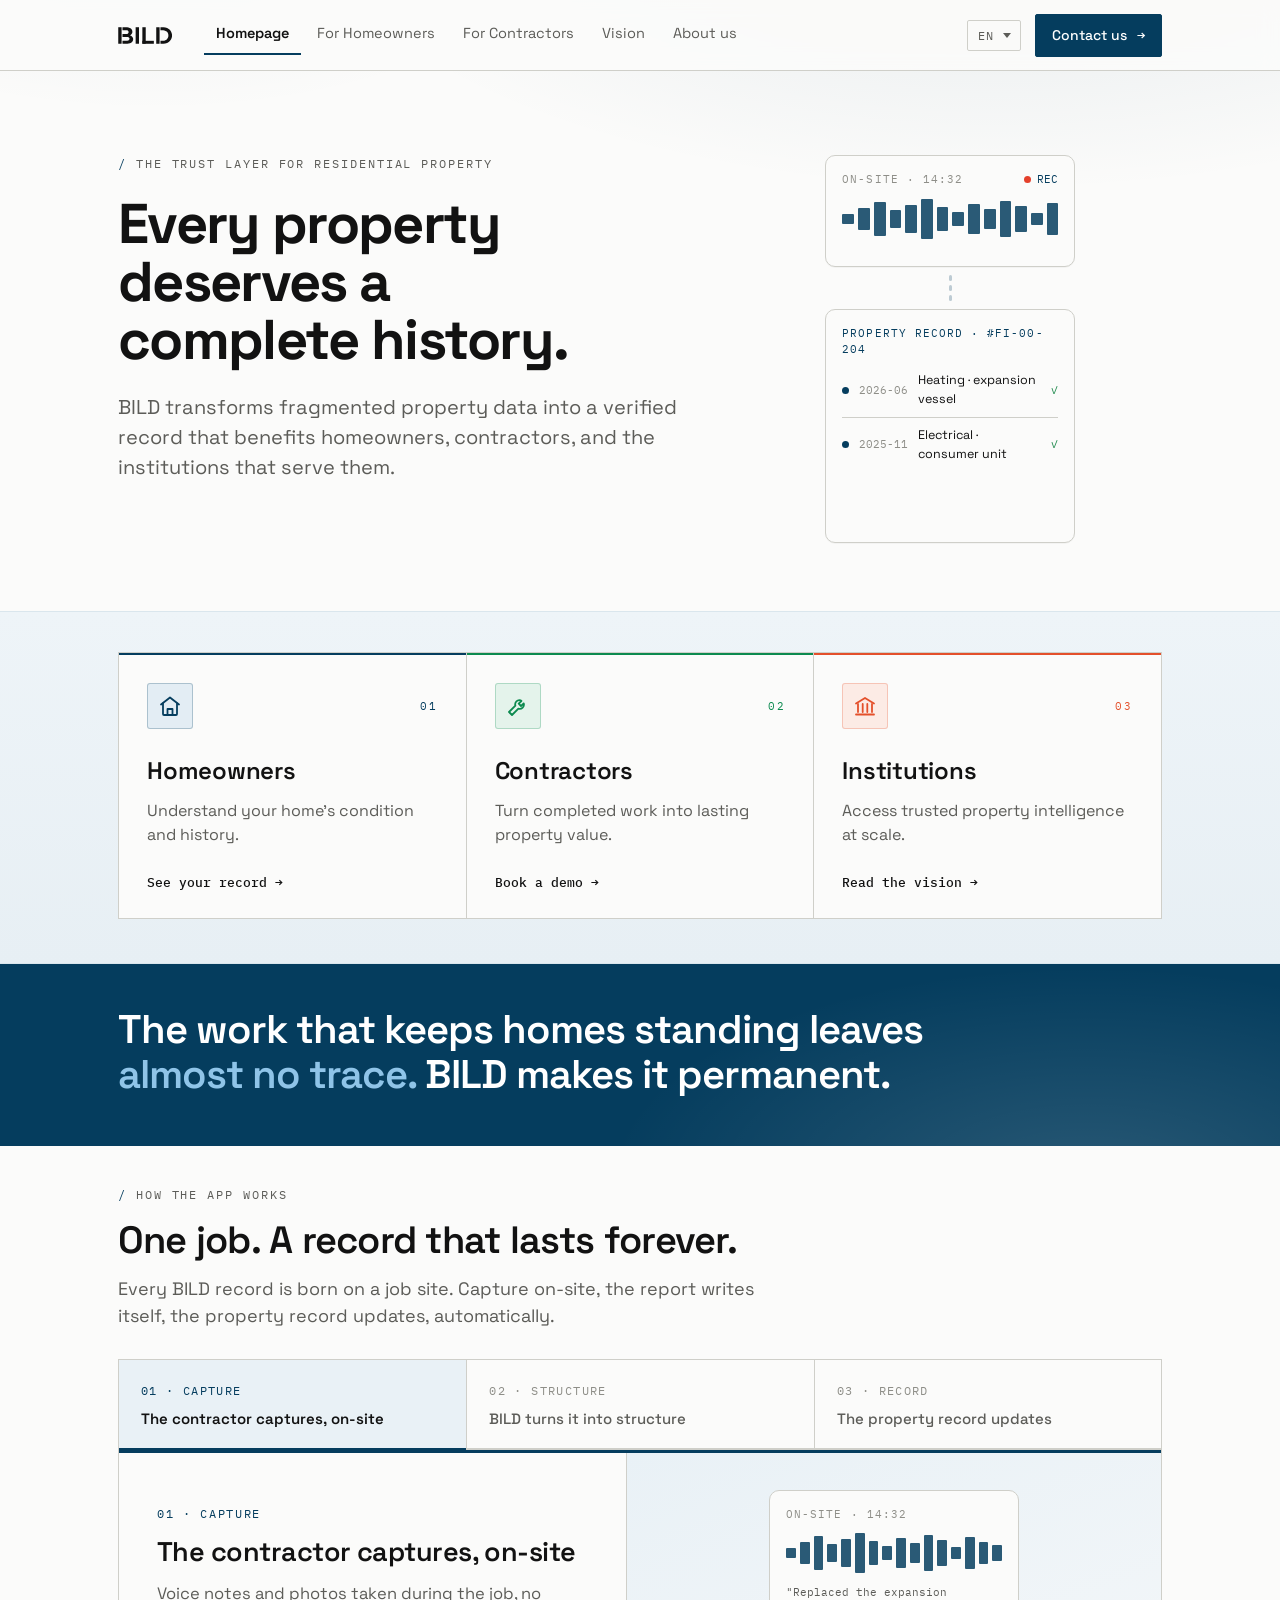
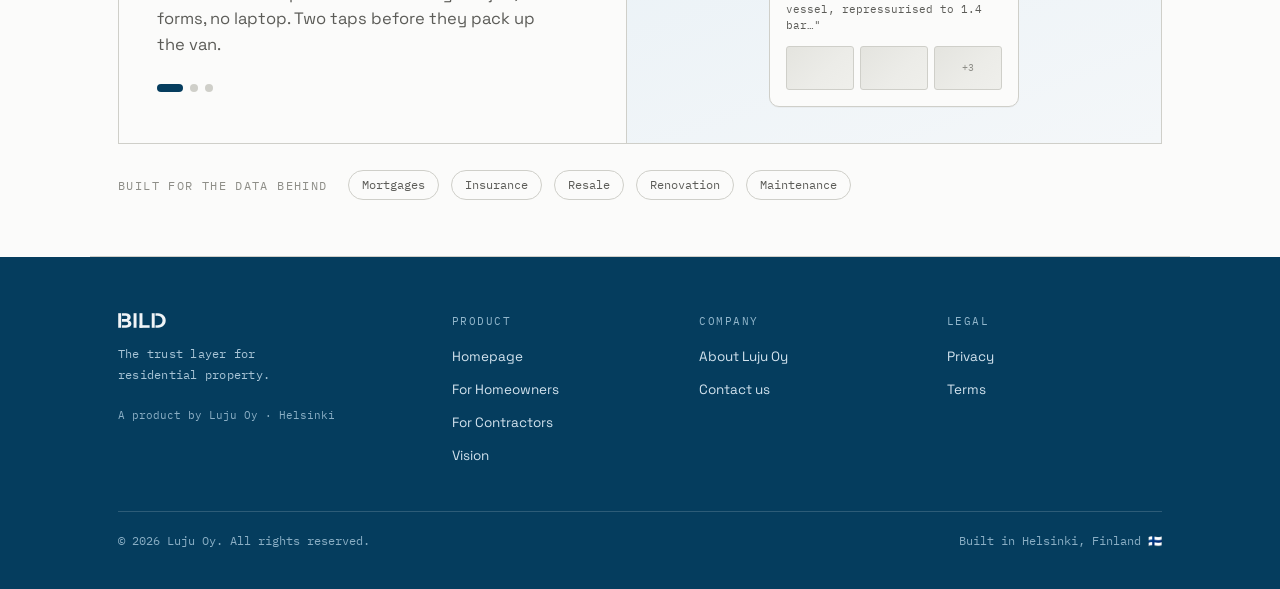
==== index.html @ f23b37c0 "BILD marketing website Static site: 6 pages + bilingual legal pages, EN/FI/SV language switcher, pet" ====
<!DOCTYPE html>
<html lang="en">
<head>
<meta charset="utf-8">
<meta name="viewport" content="width=device-width, initial-scale=1">
<title>BILD · The trust layer for residential property</title>
<meta name="description" content="Every property deserves a complete history. BILD transforms fragmented property data into a verified record that benefits homeowners, contractors, and the institutions that serve them.">
<link rel="icon" type="image/svg+xml" href="assets/favicon.svg">
<link rel="preconnect" href="https://fonts.googleapis.com">
<link rel="preconnect" href="https://fonts.gstatic.com" crossorigin>
<link href="https://fonts.googleapis.com/css2?family=Space+Grotesk:wght@400;500;600;700&family=IBM+Plex+Mono:wght@400;500&display=swap" rel="stylesheet">
<link rel="stylesheet" href="assets/styles.css">
</head>
<body>

<header class="site-header">
  <div class="bar">
    <a class="logo" href="index.html" aria-label="BILD homepage"><svg xmlns="http://www.w3.org/2000/svg" viewBox="345 335 1130 354" fill="currentColor" class="wordmark" aria-hidden="true"> <path d="M 315.07,255.192 H 262.631 V 513.248 H 315.07 Z" transform="matrix(1.3333333,0,0,-1.3333333,0,1024)"/> <path d="m 586.926,255.228 h -52.439 v 258.056 h 52.439 z" transform="matrix(1.3333333,0,0,-1.3333333,0,1024)"/> <path d="m 691.804,255.228 h -52.439 v 258.056 h 52.439 z" transform="matrix(1.3333333,0,0,-1.3333333,0,1024)"/> <path d="m 908.461,254.8 h -52.439 v 258.056 h 52.439 z" transform="matrix(1.3333333,0,0,-1.3333333,0,1024)"/> <path d="M 639.365,300.887 H 818.762 V 254.8 H 639.365 Z" transform="matrix(1.3333333,0,0,-1.3333333,0,1024)"/> <path d="m 0,0 c 41.799,-1.822 96.997,7.899 131.575,-21.17 31.299,-26.312 31.067,-78.378 -4.393,-99.37 l -10.57,-7.165 c 24.968,-4.421 41.231,-17.746 48.168,-43.816 7.446,-27.982 -4.703,-55.591 -29.113,-70.21 C 96.467,-265.208 43.718,-255.904 0,-257.966 v 46.519 h 74.052 c 21.191,0 40.431,15.465 34.573,37.935 -4.271,16.385 -22.167,21.111 -37.121,22.107 -23.245,1.548 -48.096,-1.137 -71.504,0.009 v 46.518 h 69.82 c 1.77,0 9.485,2.776 11.459,3.773 18.892,9.544 20.326,41.726 -0.045,50.769 -2.41,1.071 -10.881,3.818 -13.106,3.818 l -68.128,0 z" transform="matrix(1.3333333,0,0,-1.3333333,438.49253,339.69227)"/> <path d="m 0,0 c 45.483,1.34 91.315,-0.452 129.751,-27.222 68.363,-47.612 68.416,-155.237 0.522,-203.197 C 92.261,-257.271 45.001,-258.868 0,-257.966 v 46.519 c 32.879,-0.333 65.573,-2.473 93.36,17.918 39.165,28.741 40.784,95.069 3.975,126.299 C 69.526,-43.636 34.327,-46.117 0,-46.518 Z" transform="matrix(1.3333333,0,0,-1.3333333,1229.6815,340.34613)"/> </svg></a>
    <nav class="site-nav" aria-label="Main">
      <a href="index.html" aria-current="page">Homepage</a>
      <a href="homeowners.html">For Homeowners</a>
      <a href="contractors.html">For Contractors</a>
      <a href="vision.html">Vision</a>
      <a href="about.html">About us</a>
    </nav>
    <div class="header-actions">
      <select class="lang-select" aria-label="Language">
        <option value="EN">EN</option>
        <option value="FI">FI</option>
        <option value="SV">SV</option>
      </select>
      <a class="btn accent" href="contact.html">Contact us <span class="arr">→</span></a>
      <button class="menu-toggle" aria-expanded="false" aria-label="Menu">MENU</button>
    </div>
  </div>
</header>

<main>
  <!-- HERO -->
  <section class="hero bar" style="padding-bottom:18px">
    <div class="hero-split">
      <div>
        <div class="eyebrow"><span class="dot">/ </span>The trust layer for residential property</div>
        <h1 class="h-hero">Every property deserves a complete history.</h1>
        <p class="lede" style="max-width:560px">BILD transforms fragmented property data into a verified record that benefits homeowners, contractors, and the institutions that serve them.</p>
      </div>
      <div class="hero-stage" aria-hidden="true">
        <div class="hs-capture device-card">
          <div class="hs-cap-head">
            <span class="dc-label">ON-SITE · 14:32</span>
            <span class="hs-rec mono">REC</span>
          </div>
          <div class="waveform hs-wave">
            <span style="height:10px"></span><span style="height:22px"></span><span style="height:34px"></span><span style="height:18px"></span><span style="height:28px"></span><span style="height:40px"></span><span style="height:24px"></span><span style="height:14px"></span><span style="height:30px"></span><span style="height:20px"></span><span style="height:36px"></span><span style="height:26px"></span><span style="height:12px"></span><span style="height:32px"></span>
          </div>
        </div>
        <div class="hs-flow"><span></span><span></span><span></span></div>
        <div class="hs-record device-card">
          <div class="dc-label accent" style="margin-bottom:6px">PROPERTY RECORD · #FI-00-204</div>
          <div class="dc-entry hs-entry"><span class="pin"></span><span class="d">2026-06</span><span class="l">Heating · expansion vessel</span><span class="hs-tick mono">✓</span></div>
          <div class="dc-entry hs-entry"><span class="pin"></span><span class="d">2025-11</span><span class="l">Electrical · consumer unit</span><span class="hs-tick mono">✓</span></div>
          <div class="dc-entry hs-entry"><span class="pin"></span><span class="d">2025-03</span><span class="l">Roof · annual inspection</span><span class="hs-tick mono">✓</span></div>
        </div>
        <div class="dc-pill hs-pill"><span class="pin"></span><span class="t">entry verified · record updated</span></div>
      </div>
    </div>
  </section>

  <!-- THREE AUDIENCES -->
  <section class="band-tint">
    <div class="bar" style="padding-top:40px;padding-bottom:44px">
    <div class="aud-grid reveal">
      <a class="aud-card c-blue" href="homeowners.html">
        <div class="aud-top">
          <span class="aud-ico" aria-hidden="true">
            <svg viewBox="0 0 24 24" fill="none" stroke="currentColor" stroke-width="1.8" stroke-linecap="round" stroke-linejoin="round"><path d="m3 10.5 9-7 9 7"/><path d="M5 9.5V20a1 1 0 0 0 1 1h12a1 1 0 0 0 1-1V9.5"/><path d="M9.5 21v-6h5v6"/></svg>
          </span>
          <span class="mono aud-no">01</span>
        </div>
        <h3>Homeowners</h3>
        <p>Understand your home's condition and history.</p>
        <div class="aud-link"><span class="mono">See your record</span><span class="aud-arr mono">→</span></div>
      </a>
      <a class="aud-card c-green" href="contractors.html">
        <div class="aud-top">
          <span class="aud-ico" aria-hidden="true">
            <svg viewBox="0 0 24 24" fill="none" stroke="currentColor" stroke-width="1.8" stroke-linecap="round" stroke-linejoin="round"><path d="M14.7 6.3a4.2 4.2 0 0 0-5.3 5.3L3 18l3 3 6.4-6.4a4.2 4.2 0 0 0 5.3-5.3l-2.7 2.7-2.3-2.3 2.7-2.7Z"/></svg>
          </span>
          <span class="mono aud-no">02</span>
        </div>
        <h3>Contractors</h3>
        <p>Turn completed work into lasting property value.</p>
        <div class="aud-link"><span class="mono">Book a demo</span><span class="aud-arr mono">→</span></div>
      </a>
      <a class="aud-card c-orange" href="vision.html">
        <div class="aud-top">
          <span class="aud-ico" aria-hidden="true">
            <svg viewBox="0 0 24 24" fill="none" stroke="currentColor" stroke-width="1.8" stroke-linecap="round" stroke-linejoin="round"><path d="M3 9.5 12 4l9 5.5"/><path d="M5 10v8m4.7-8v8m4.6-8v8m4.7-8v8"/><path d="M3 20.5h18"/></svg>
          </span>
          <span class="mono aud-no">03</span>
        </div>
        <h3>Institutions</h3>
        <p>Access trusted property intelligence at scale.</p>
        <div class="aud-link"><span class="mono">Read the vision</span><span class="aud-arr mono">→</span></div>
      </a>
    </div>
    </div>
  </section>

  <!-- STATEMENT -->
  <section class="statement-band">
    <div class="bar">
      <p class="statement reveal"><span>The work that keeps homes standing leaves</span> <span class="acc">almost no trace.</span> <span>BILD makes it permanent.</span></p>
    </div>
  </section>

  <!-- BILD ENGINE -->
  <section class="bar" style="padding-top:40px;padding-bottom:56px">
    <div class="section-head reveal">
      <div class="eyebrow"><span class="dot">/ </span>How the app works</div>
      <h2>One job. A record that lasts forever.</h2>
      <p class="intro">Every BILD record is born on a job site. Capture on-site, the report writes itself, the property record updates, automatically.</p>
    </div>

    <div class="stepper reveal" style="margin-top:30px">
      <div class="stepper-rail" role="tablist">
        <button class="on" role="tab" aria-selected="true">
          <span class="tag">01 · CAPTURE</span>
          <span class="name" style="display:block">The contractor captures, on-site</span>
        </button>
        <button role="tab" aria-selected="false">
          <span class="tag">02 · STRUCTURE</span>
          <span class="name" style="display:block">BILD turns it into structure</span>
        </button>
        <button role="tab" aria-selected="false">
          <span class="tag">03 · RECORD</span>
          <span class="name" style="display:block">The property record updates</span>
        </button>
      </div>
      <div class="stepper-progress"><span></span></div>
      <div class="stepper-panel">
        <div class="stepper-copy">
          <div class="stepper-step on">
            <div class="tag">01 · CAPTURE</div>
            <h3>The contractor captures, on-site</h3>
            <p>Voice notes and photos taken during the job, no forms, no laptop. Two taps before they pack up the van.</p>
          </div>
          <div class="stepper-step">
            <div class="tag">02 · STRUCTURE</div>
            <h3>BILD turns it into structure</h3>
            <p>What happens next is the part we don't show. The raw capture becomes verified, structured property data, mapped to the home.</p>
          </div>
          <div class="stepper-step">
            <div class="tag">03 · RECORD</div>
            <h3>The property record updates</h3>
            <p>The verified entry joins the home's permanent history, and feeds something the market doesn't have yet.</p>
          </div>
          <div class="stepper-dots">
            <button class="on" aria-label="Step 1"></button>
            <button aria-label="Step 2"></button>
            <button aria-label="Step 3"></button>
          </div>
        </div>
        <div class="stepper-visual">
          <div class="stepper-step on">
            <div class="device-card">
              <div class="dc-label">ON-SITE · 14:32</div>
              <div class="waveform" aria-hidden="true">
                <span style="height:10px"></span><span style="height:22px"></span><span style="height:34px"></span><span style="height:18px"></span><span style="height:28px"></span><span style="height:40px"></span><span style="height:24px"></span><span style="height:14px"></span><span style="height:30px"></span><span style="height:20px"></span><span style="height:36px"></span><span style="height:26px"></span><span style="height:12px"></span><span style="height:32px"></span><span style="height:22px"></span><span style="height:16px"></span>
              </div>
              <div class="dc-quote">"Replaced the expansion vessel, repressurised to 1.4 bar…"</div>
              <div class="dc-photos" aria-hidden="true"><span></span><span></span><span>+3</span></div>
            </div>
          </div>
          <div class="stepper-step">
            <div class="device-card" style="width:260px;padding:14px 18px">
              <div class="dc-label accent" style="margin-bottom:4px">EXTRACTION MODEL · CONFIDENTIAL</div>
              <div class="dc-row"><span class="k">system</span><span class="v blur-gate">Heating / boiler</span></div>
              <div class="dc-row"><span class="k">action</span><span class="v blur-gate">Component replaced</span></div>
              <div class="dc-row"><span class="k">part</span><span class="v blur-gate">Expansion vessel 8L</span></div>
              <div class="dc-row"><span class="k">pressure</span><span class="v blur-gate">1.4 bar</span></div>
              <div class="dc-row"><span class="k">warranty</span><span class="v blur-gate">5 yr · parts</span></div>
              <div class="dc-foot">fields redacted</div>
            </div>
          </div>
          <div class="stepper-step">
            <div class="dc-stack">
              <div class="device-card" style="width:100%;padding:14px 16px">
                <div class="dc-label accent" style="margin-bottom:6px">PROPERTY RECORD · #FI-00-204</div>
                <div class="dc-entry"><span class="pin"></span><span class="d">2026-06</span><span class="l">Heating · expansion vessel</span></div>
                <div class="dc-entry"><span class="pin"></span><span class="d">2025-11</span><span class="l">Electrical · consumer unit</span></div>
                <div class="dc-entry"><span class="pin"></span><span class="d">2025-03</span><span class="l">Roof · annual inspection</span></div>
              </div>
              <div class="dc-pill"><span class="pin"></span><span class="t">2026-06-05 · entry verified · record updated</span></div>
            </div>
          </div>
        </div>
      </div>
    </div>

    <div class="trust-strip reveal">
      <span class="label">Built for the data behind</span>
      <span class="item">Mortgages</span>
      <span class="item">Insurance</span>
      <span class="item">Resale</span>
      <span class="item">Renovation</span>
      <span class="item">Maintenance</span>
    </div>
  </section>

  <hr class="rule">

</main>

<footer class="site-footer">
  <div class="bar">
    <div class="footer-grid">
      <div>
        <a class="logo footer-logo" href="index.html" aria-label="BILD homepage"><svg xmlns="http://www.w3.org/2000/svg" viewBox="345 335 1130 354" fill="currentColor" class="wordmark" aria-hidden="true"> <path d="M 315.07,255.192 H 262.631 V 513.248 H 315.07 Z" transform="matrix(1.3333333,0,0,-1.3333333,0,1024)"/> <path d="m 586.926,255.228 h -52.439 v 258.056 h 52.439 z" transform="matrix(1.3333333,0,0,-1.3333333,0,1024)"/> <path d="m 691.804,255.228 h -52.439 v 258.056 h 52.439 z" transform="matrix(1.3333333,0,0,-1.3333333,0,1024)"/> <path d="m 908.461,254.8 h -52.439 v 258.056 h 52.439 z" transform="matrix(1.3333333,0,0,-1.3333333,0,1024)"/> <path d="M 639.365,300.887 H 818.762 V 254.8 H 639.365 Z" transform="matrix(1.3333333,0,0,-1.3333333,0,1024)"/> <path d="m 0,0 c 41.799,-1.822 96.997,7.899 131.575,-21.17 31.299,-26.312 31.067,-78.378 -4.393,-99.37 l -10.57,-7.165 c 24.968,-4.421 41.231,-17.746 48.168,-43.816 7.446,-27.982 -4.703,-55.591 -29.113,-70.21 C 96.467,-265.208 43.718,-255.904 0,-257.966 v 46.519 h 74.052 c 21.191,0 40.431,15.465 34.573,37.935 -4.271,16.385 -22.167,21.111 -37.121,22.107 -23.245,1.548 -48.096,-1.137 -71.504,0.009 v 46.518 h 69.82 c 1.77,0 9.485,2.776 11.459,3.773 18.892,9.544 20.326,41.726 -0.045,50.769 -2.41,1.071 -10.881,3.818 -13.106,3.818 l -68.128,0 z" transform="matrix(1.3333333,0,0,-1.3333333,438.49253,339.69227)"/> <path d="m 0,0 c 45.483,1.34 91.315,-0.452 129.751,-27.222 68.363,-47.612 68.416,-155.237 0.522,-203.197 C 92.261,-257.271 45.001,-258.868 0,-257.966 v 46.519 c 32.879,-0.333 65.573,-2.473 93.36,17.918 39.165,28.741 40.784,95.069 3.975,126.299 C 69.526,-43.636 34.327,-46.117 0,-46.518 Z" transform="matrix(1.3333333,0,0,-1.3333333,1229.6815,340.34613)"/> </svg></a>
        <p class="tagline">The trust layer for<br>residential property.</p>
        <p class="byline">A product by Luju Oy · Helsinki</p>
      </div>
      <div>
        <div class="col-h">Product</div>
        <ul>
          <li><a href="index.html">Homepage</a></li>
          <li><a href="homeowners.html">For Homeowners</a></li>
          <li><a href="contractors.html">For Contractors</a></li>
          <li><a href="vision.html">Vision</a></li>
        </ul>
      </div>
      <div>
        <div class="col-h">Company</div>
        <ul>
          <li><a href="about.html">About Luju Oy</a></li>
          <li><a href="contact.html">Contact us</a></li>
        </ul>
      </div>
      <div>
        <div class="col-h">Legal</div>
        <ul>
          <li><a href="privacy.html">Privacy</a></li>
          <li><a href="terms.html">Terms</a></li>
        </ul>
      </div>
    </div>
    <div class="footer-bottom">
      <span>© 2026 Luju Oy. All rights reserved.</span>
      <span>Built in Helsinki, Finland 🇫🇮</span>
    </div>
  </div>
</footer>

<script src="assets/i18n.js"></script>
<script src="assets/main.js"></script>
</body>
</html>
---- assets/styles.css ----
/* ============================================================
   BILD — bild.fi
   Design language: Space Grotesk + IBM Plex Mono,
   warm light canvas, hairline borders, #053D5E petrol accent.
   ============================================================ */

:root {
  --accent: #053D5E;
  --accent-ink: #ffffff;
  --canvas: #FBFBFA;
  --paper: #ECECE8;
  --fill: #E4E4DF;
  --fill-2: #EFEFEB;
  --ink: #121212;
  --ink-2: #5C5C58;
  --ink-3: #8E8E88;
  --line: #CFCFC9;
  --line-strong: #1d1d1d;
  --dark: #07131D;
  --dark-2: #0D2233;
  --dark-line: #1D3D52;
  --dark-ink: #F0F4F7;
  --dark-ink-2: #A7BCCB;
  --good: #1F8A4D;
  --bad: #C53A2A;
  --warn: #D97B16;
  --bar: 1100px;
  --radius: 2px;
}

* { box-sizing: border-box; }

html { scroll-behavior: smooth; }

body {
  margin: 0;
  background:
    radial-gradient(1100px 480px at 78% -120px, rgba(5, 61, 94, .10), transparent 65%),
    radial-gradient(700px 320px at 12% -80px, rgba(5, 61, 94, .06), transparent 60%),
    var(--canvas);
  background-repeat: no-repeat;
  color: var(--ink);
  font-family: "Space Grotesk", -apple-system, BlinkMacSystemFont, "Segoe UI", sans-serif;
  font-size: 16px;
  line-height: 1.5;
  -webkit-font-smoothing: antialiased;
  text-rendering: optimizeLegibility;
}

.mono { font-family: "IBM Plex Mono", ui-monospace, SFMono-Regular, Menlo, monospace; }

h1, h2, h3 { margin: 0; text-wrap: balance; }
p { margin: 0; text-wrap: pretty; }
a { color: inherit; text-decoration: none; }
img, svg { display: block; max-width: 100%; }
button { font: inherit; color: inherit; }

::selection { background: var(--accent); color: #fff; }

/* ---------- layout ---------- */

.bar {
  max-width: var(--bar);
  margin: 0 auto;
  padding-left: 28px;
  padding-right: 28px;
}

hr.rule {
  border: none;
  border-top: 1px solid var(--line);
  max-width: var(--bar);
  margin: 0 auto;
  width: calc(100% - 56px);
}

/* ---------- type ---------- */

.eyebrow {
  font-family: "IBM Plex Mono", monospace;
  font-size: 12px;
  letter-spacing: .16em;
  text-transform: uppercase;
  color: var(--ink-2);
}
.eyebrow .dot { color: var(--accent); }

.h-hero {
  font-size: clamp(36px, 5vw, 56px);
  line-height: 1.04;
  letter-spacing: -0.03em;
  font-weight: 700;
  margin-top: 22px;
}

.lede {
  font-size: clamp(17px, 2.2vw, 20px);
  line-height: 1.5;
  color: var(--ink-2);
  margin-top: 22px;
}

.section-head h2 {
  font-size: clamp(28px, 4vw, 38px);
  line-height: 1.08;
  letter-spacing: -0.02em;
  font-weight: 600;
  margin-top: 16px;
}
.section-head .intro {
  font-size: 18px;
  color: var(--ink-2);
  margin-top: 14px;
  max-width: 640px;
}
.section-head { max-width: 820px; }
.section-head.center { max-width: 760px; margin-left: auto; margin-right: auto; text-align: center; }
.section-head.center .intro { margin-left: auto; margin-right: auto; }

/* ---------- buttons ---------- */

.btn {
  display: inline-flex;
  align-items: center;
  gap: 10px;
  padding: 13px 22px;
  border: 1px solid var(--ink);
  border-radius: var(--radius);
  font-size: 15px;
  font-weight: 500;
  cursor: pointer;
  white-space: nowrap;
  transition: transform .15s ease, box-shadow .15s ease, background .15s ease, color .15s ease;
}
.btn .arr { font-family: "IBM Plex Mono", monospace; transition: transform .15s ease; }
.btn:hover .arr { transform: translateX(3px); }
.btn.accent { background: var(--accent); border-color: var(--accent); color: var(--accent-ink); }
.btn.accent:hover {
  background: #0B5078;
  border-color: #0B5078;
  transform: translateY(-1px);
  box-shadow: 0 10px 24px -10px rgba(5, 61, 94, .5);
}
.btn.ghost { background: transparent; color: var(--ink); }
.btn.ghost:hover { background: var(--fill-2); }
.btn.inverse { background: #fff; color: var(--accent); border-color: #fff; }
.btn.outline-dark { background: transparent; color: #fff; border-color: #2C4D63; }
.btn.outline-dark:hover { border-color: #4E7A96; }

.gate-pill {
  display: inline-flex;
  align-items: center;
  gap: 8px;
  font-family: "IBM Plex Mono", monospace;
  font-size: 12px;
  letter-spacing: .04em;
  color: var(--ink-2);
  border: 1px dashed var(--ink-3);
  border-radius: 999px;
  padding: 7px 14px;
  background: transparent;
  cursor: pointer;
  transition: border-color .15s ease, color .15s ease;
}
.gate-pill:hover { border-color: var(--accent); color: var(--accent); }
.gate-pill .lk::before { content: "◆"; font-size: 9px; color: var(--accent); }
.gate-pill .arr { margin-left: 4px; }

/* ---------- header ---------- */

.site-header {
  position: sticky;
  top: 0;
  z-index: 50;
  background: rgba(251, 251, 250, .92);
  backdrop-filter: blur(10px);
  -webkit-backdrop-filter: blur(10px);
  border-bottom: 1px solid var(--line);
}
.site-header .bar {
  height: 70px;
  display: flex;
  align-items: center;
  gap: 24px;
}

.logo {
  display: flex;
  align-items: center;
  gap: 10px;
  font-size: 22px;
  font-weight: 700;
  letter-spacing: -.01em;
  flex: none;
}
.logo svg { flex: none; }
.logo .mark {
  width: 22px;
  height: 22px;
  background: var(--accent);
  border-radius: var(--radius);
  flex: none;
}
.logo .wordmark { height: 17px; width: auto; color: var(--ink); }
.footer-logo .mark { width: 20px; height: 20px; }
.footer-logo .wordmark { height: 15px; color: #F0F4F7; }

.site-nav { display: flex; gap: 4px; margin-left: 8px; }
.site-nav a {
  font-size: 14.5px;
  padding: 8px 12px;
  color: var(--ink-2);
  border-bottom: 2px solid transparent;
}
.site-nav a:hover { color: var(--ink); }
.site-nav a[aria-current="page"] {
  color: var(--ink);
  font-weight: 600;
  border-bottom-color: var(--accent);
}

.header-actions {
  margin-left: auto;
  display: flex;
  align-items: center;
  gap: 14px;
}
.header-actions .signin { font-size: 14.5px; color: var(--ink-2); }
.header-actions .signin:hover { color: var(--ink); }
.header-actions .btn { padding: 10px 16px; font-size: 14px; }

.lang-select {
  appearance: none;
  -webkit-appearance: none;
  border: 1px solid var(--line);
  border-radius: var(--radius);
  background: transparent;
  font-family: "IBM Plex Mono", ui-monospace, monospace;
  font-size: 11.5px;
  letter-spacing: .06em;
  color: var(--ink-2);
  padding: 7px 26px 7px 10px;
  cursor: pointer;
  background-image: url("data:image/svg+xml,%3Csvg xmlns='http://www.w3.org/2000/svg' width='8' height='5' viewBox='0 0 8 5'%3E%3Cpath d='M0 0l4 5 4-5z' fill='%235C5C58'/%3E%3C/svg%3E");
  background-repeat: no-repeat;
  background-position: right 9px center;
}
.lang-select:hover { color: var(--ink); border-color: var(--ink-3); }
.lang-select:focus { outline: none; border-color: var(--accent); }

.lang-switch {
  display: flex;
  align-items: center;
  border: 1px solid var(--line);
  border-radius: var(--radius);
  overflow: hidden;
}
.lang-switch button {
  border: none;
  background: transparent;
  cursor: pointer;
  font-family: "IBM Plex Mono", monospace;
  font-size: 11.5px;
  letter-spacing: .06em;
  padding: 7px 9px;
  color: var(--ink-2);
}
.lang-switch button + button { border-left: 1px solid var(--line); }
.lang-switch button.on { background: var(--accent); color: #fff; }

.menu-toggle {
  display: none;
  margin-left: auto;
  border: 1px solid var(--line);
  border-radius: var(--radius);
  background: transparent;
  padding: 8px 12px;
  cursor: pointer;
  font-family: "IBM Plex Mono", monospace;
  font-size: 12px;
  letter-spacing: .08em;
}

/* ---------- hero & sections ---------- */

.hero { padding-top: 84px; padding-bottom: 36px; }
.hero .max { max-width: 720px; }
.hero-ctas { display: flex; gap: 12px; margin-top: 32px; flex-wrap: wrap; }
.hero-note { display: flex; align-items: center; gap: 14px; margin-top: 22px; flex-wrap: wrap; }

.section { padding-top: 56px; padding-bottom: 56px; }

/* hero split + living record stage */
.hero-split {
  display: grid;
  grid-template-columns: 1.15fr 0.85fr;
  gap: 48px;
  align-items: start;
}
.hero-stage {
  display: flex;
  flex-direction: column;
  align-items: center;
  gap: 0;
  animation: heroFloat 7s ease-in-out infinite;
}
@keyframes heroFloat {
  0%, 100% { transform: translateY(0); }
  50% { transform: translateY(-8px); }
}
.hs-capture { width: 250px; padding: 14px 16px; }
.hs-cap-head { display: flex; justify-content: space-between; align-items: center; }
.hs-rec {
  font-size: 10.5px;
  color: var(--accent);
  display: inline-flex;
  align-items: center;
  gap: 6px;
}
.hs-rec::before {
  content: "";
  width: 7px; height: 7px; border-radius: 7px;
  background: #e4402b;
  animation: blink 1.4s ease infinite;
}
.hs-wave { height: 34px; margin: 12px 0 2px; }
.hs-wave span { animation: wavePulse 1.1s ease-in-out infinite alternate; transform-origin: center; }
.hs-wave span:nth-child(odd) { animation-delay: .25s; }
.hs-wave span:nth-child(3n) { animation-delay: .5s; }
@keyframes wavePulse { from { transform: scaleY(.55); } to { transform: scaleY(1); } }

.hs-flow { display: flex; flex-direction: column; align-items: center; gap: 4px; padding: 8px 0; }
.hs-flow span { width: 3px; height: 6px; border-radius: 3px; background: var(--accent); opacity: .25; }
.hs-flow span:nth-child(1) { animation: flowDot 1.8s linear infinite; }
.hs-flow span:nth-child(2) { animation: flowDot 1.8s linear infinite .6s; }
.hs-flow span:nth-child(3) { animation: flowDot 1.8s linear infinite 1.2s; }
@keyframes flowDot { 0%, 100% { opacity: .15; } 50% { opacity: .9; } }

.hs-record { width: 300px; padding: 16px 18px; box-shadow: 0 24px 60px -36px rgba(5, 61, 94, .45); }
.hs-entry { position: relative; opacity: 0; transform: translateY(8px); transition: opacity .45s ease, transform .45s ease; }
.hs-entry.on { opacity: 1; transform: none; }
.hs-entry .hs-tick { margin-left: auto; font-size: 11px; color: var(--accent); opacity: 0; transition: opacity .3s ease .25s; }
.hs-entry.on .hs-tick { opacity: 1; }
.hs-pill { margin-top: 12px; opacity: 0; transform: translateY(6px); transition: opacity .45s ease, transform .45s ease; }
.hs-pill.on { opacity: 1; transform: none; }
.hs-pill .t { color: var(--accent); }

/* editorial statement band */
.statement {
  font-size: clamp(26px, 3.6vw, 40px);
  line-height: 1.12;
  font-weight: 600;
  letter-spacing: -.025em;
  max-width: 980px;
  text-wrap: balance;
}

/* three audiences */
.aud-grid {
  display: grid;
  grid-template-columns: repeat(3, 1fr);
  gap: 1px;
  background: var(--line);
  border: 1px solid var(--line);
}
.aud-card {
  --aud-c: var(--accent);
  --aud-tint: #E3EDF4;
  background: var(--canvas);
  padding: 28px 28px 26px;
  display: flex;
  flex-direction: column;
  min-height: 236px;
  cursor: pointer;
  border-top: 2px solid var(--aud-c);
  transition: background .15s ease;
}
.aud-card.c-blue   { --aud-c: #053D5E; --aud-tint: #E3EDF4; }
.aud-card.c-green  { --aud-c: #0C8A4F; --aud-tint: #E4F3EB; }
.aud-card.c-orange { --aud-c: #E4502B; --aud-tint: #FCEBE5; }
.aud-card:hover { background: var(--aud-tint); }
.aud-grid.reveal .aud-card { opacity: 0; transform: translateY(14px); transition: opacity .55s ease, transform .55s ease, background .15s ease; }
.aud-grid.reveal .aud-card:nth-child(2) { transition-delay: .12s, .12s, 0s; }
.aud-grid.reveal .aud-card:nth-child(3) { transition-delay: .24s, .24s, 0s; }
.aud-grid.reveal.in .aud-card { opacity: 1; transform: none; }
.aud-card .aud-top { display: flex; align-items: center; justify-content: space-between; }
.aud-ico {
  width: 46px;
  height: 46px;
  display: flex;
  align-items: center;
  justify-content: center;
  color: var(--aud-c);
  background: var(--aud-tint);
  border: 1px solid color-mix(in srgb, var(--aud-c) 25%, transparent);
  border-radius: 3px;
  transition: background .15s ease, color .15s ease;
}
.aud-ico svg { width: 24px; height: 24px; }
.aud-card:hover .aud-ico { background: var(--aud-c); color: #fff; }
.aud-no { font-size: 11px; letter-spacing: .16em; color: var(--aud-c); }
.aud-card h3 { font-size: 24px; font-weight: 600; letter-spacing: -.01em; margin-top: 24px; }
.aud-card p { font-size: 16px; color: var(--ink-2); line-height: 1.5; margin-top: 10px; flex: 1; }
.aud-link { display: flex; align-items: center; gap: 8px; margin-top: 26px; }
.aud-link .mono { font-size: 12.5px; color: var(--ink); font-weight: 500; }
.aud-arr { color: var(--ink-3); transition: transform .15s ease, color .15s ease; }
.aud-card:hover .aud-arr { transform: translateX(4px); color: var(--aud-c); }

/* trust strip */
.trust-strip {
  display: flex;
  align-items: center;
  gap: 12px;
  margin-top: 26px;
  flex-wrap: wrap;
}
.trust-strip .label {
  font-family: "IBM Plex Mono", monospace;
  font-size: 11.5px;
  letter-spacing: .12em;
  color: var(--ink-3);
  text-transform: uppercase;
}
.trust-strip .label { margin-right: 8px; }
.trust-strip .item {
  font-family: "IBM Plex Mono", monospace;
  font-size: 12px;
  color: var(--ink-2);
  border: 1px solid var(--line);
  border-radius: 999px;
  padding: 5px 13px;
  background: var(--canvas);
}

/* ---------- engine stepper ---------- */

.stepper { border: 1px solid var(--line); background: var(--canvas); }
.stepper-rail { display: grid; grid-template-columns: repeat(3, 1fr); }
.stepper-rail button {
  border: none;
  background: transparent;
  text-align: left;
  cursor: pointer;
  padding: 18px 22px;
  border-bottom: 2px solid var(--line);
}
.stepper-rail button + button { border-left: 1px solid var(--line); }
.stepper-rail .tag {
  font-family: "IBM Plex Mono", monospace;
  font-size: 11.5px;
  letter-spacing: .12em;
  color: var(--ink-3);
}
.stepper-rail .name { font-size: 15px; font-weight: 500; margin-top: 6px; color: var(--ink-2); }
.stepper-rail button.on { background: #E9F1F6; border-bottom-color: var(--accent); }
.stepper-rail button.on .tag { color: var(--accent); }
.stepper-rail button.on .name { color: var(--ink); font-weight: 600; }

.stepper-progress { height: 3px; background: var(--fill); }
.stepper-progress span { display: block; height: 100%; width: 0; background: var(--accent); }
.stepper.running .stepper-progress span { animation: engineFill 4.5s linear forwards; }
@keyframes engineFill { from { width: 0; } to { width: 100%; } }

.stepper-panel { display: grid; grid-template-columns: 1fr 1.05fr; min-height: 290px; }
.stepper-copy {
  padding: 34px 38px;
  border-right: 1px solid var(--line);
  display: flex;
  flex-direction: column;
  justify-content: center;
}
.stepper-copy .tag { font-family: "IBM Plex Mono", monospace; font-size: 12px; letter-spacing: .14em; color: var(--accent); }
.stepper-copy h3 { font-size: 27px; line-height: 1.12; font-weight: 600; letter-spacing: -.02em; margin-top: 14px; }
.stepper-copy p { font-size: 16.5px; color: var(--ink-2); line-height: 1.55; margin-top: 14px; }
.stepper-dots { display: flex; gap: 7px; margin-top: 26px; }
.stepper-dots button {
  border: none;
  cursor: pointer;
  width: 8px;
  height: 8px;
  border-radius: 8px;
  background: var(--line);
  padding: 0;
  transition: width .3s;
}
.stepper-dots button.on { width: 26px; background: var(--accent); }

.stepper-visual {
  padding: 28px;
  background: linear-gradient(160deg, #E9F1F6, #F4F7F9);
  display: flex;
  align-items: center;
  justify-content: center;
}
.stepper-step { display: none; }
.stepper-step.on { display: block; animation: fadeUp .35s ease; }
@keyframes fadeUp { from { opacity: 0; transform: translateY(6px); } to { opacity: 1; transform: none; } }

/* engine visuals */
.device-card {
  width: 250px;
  border: 1px solid var(--line);
  background: var(--canvas);
  border-radius: 10px;
  padding: 16px;
  box-shadow: 0 1px 0 rgba(0,0,0,.03);
}
.device-card .dc-label { font-family: "IBM Plex Mono", monospace; font-size: 10.5px; color: var(--ink-3); letter-spacing: .1em; }
.device-card .dc-label.accent { color: var(--accent); }
.waveform { display: flex; align-items: center; gap: 4px; height: 38px; margin: 12px 0; }
.waveform span { flex: 1; background: var(--accent); opacity: .85; border-radius: 1px; }
.dc-quote { font-family: "IBM Plex Mono", monospace; font-size: 11px; color: var(--ink-2); line-height: 1.5; }
.dc-photos { display: grid; grid-template-columns: 1fr 1fr 1fr; gap: 6px; margin-top: 12px; }
.dc-photos span {
  height: 44px;
  border-radius: 3px;
  background:
    linear-gradient(135deg, var(--fill) 0%, var(--paper) 60%, var(--fill-2) 100%);
  border: 1px solid var(--line);
  display: flex;
  align-items: center;
  justify-content: center;
  font-family: "IBM Plex Mono", monospace;
  font-size: 10px;
  color: var(--ink-3);
}
.dc-row { display: flex; justify-content: space-between; gap: 10px; padding: 8px 0; border-bottom: 1px solid var(--line); }
.dc-row:last-of-type { border-bottom: none; }
.dc-row .k { font-family: "IBM Plex Mono", monospace; font-size: 11.5px; color: var(--ink-3); }
.dc-row .v { font-size: 13px; font-weight: 500; }
.blur-gate { filter: blur(5px); user-select: none; pointer-events: none; }
.dc-foot { font-family: "IBM Plex Mono", monospace; font-size: 10px; color: var(--ink-3); margin-top: 10px; text-align: center; }
.dc-entry { display: flex; gap: 10px; align-items: center; padding: 8px 0; }
.dc-entry + .dc-entry { border-top: 1px solid var(--line); }
.dc-entry .pin { width: 7px; height: 7px; border-radius: 7px; background: var(--accent); flex: none; }
.dc-entry .d { font-family: "IBM Plex Mono", monospace; font-size: 11px; color: var(--ink-3); white-space: nowrap; flex: none; }
.dc-entry .l { flex: 1; min-width: 0; }
.dc-entry .l { font-size: 12.5px; }
.dc-stack { width: 250px; display: flex; flex-direction: column; gap: 12px; }
.dc-pill {
  border: 1px solid var(--line);
  background: var(--canvas);
  border-radius: 8px;
  padding: 10px 14px;
  display: flex;
  align-items: center;
  gap: 10px;
}
.dc-pill .pin { width: 8px; height: 8px; border-radius: 8px; background: var(--accent); }
.dc-pill .t { font-family: "IBM Plex Mono", monospace; font-size: 11px; color: var(--ink-2); }

/* ---------- dark CTA bands ---------- */

.band-dark {
  background:
    radial-gradient(900px 420px at 85% 110%, rgba(38, 118, 167, .30), transparent 60%),
    radial-gradient(600px 300px at 8% -40%, rgba(38, 118, 167, .18), transparent 60%),
    var(--dark);
  color: var(--dark-ink);
}
.band-dark .bar { padding-top: 54px; padding-bottom: 54px; }
.band-dark p { color: var(--dark-ink-2); }

.cta-split {
  display: grid;
  grid-template-columns: 1fr 1fr;
  gap: 1px;
  background: var(--dark-line);
  border: 1px solid var(--dark-line);
}
.cta-split .cell {
  background: var(--dark-2);
  padding: 40px 38px;
  display: flex;
  flex-direction: column;
}
.cta-split .tag /* unused */ {
  font-family: "IBM Plex Mono", monospace;
  font-size: 11.5px;
  letter-spacing: .16em;
  color: #6FAACD;
}
.cta-split h3 { font-size: 30px; line-height: 1.1; font-weight: 600; letter-spacing: -.02em; margin-top: 16px; color: var(--dark-ink); }
.cta-split p { font-size: 16.5px; line-height: 1.55; margin: 14px 0 28px; flex: 1; }
.cta-split .btn { align-self: flex-start; }

/* closing record-first CTA */
.cta-close { max-width: 640px; }
.cta-close .tag { font-size: 11.5px; letter-spacing: .16em; color: #6FAACD; }
.cta-close h2 {
  font-size: clamp(30px, 4.5vw, 42px);
  line-height: 1.06;
  font-weight: 600;
  letter-spacing: -.025em;
  margin-top: 16px;
  color: var(--dark-ink);
}
.cta-close .sub { font-size: 18.5px; line-height: 1.55; margin-top: 16px; max-width: 560px; }
.cta-search { display: flex; gap: 10px; margin-top: 30px; max-width: 560px; flex-wrap: wrap; }
.cta-addr {
  flex: 1;
  min-width: 240px;
  background: var(--dark);
  border: 1px solid #2C4D63;
  color: #E7EEF2;
  padding: 13px 16px;
  border-radius: var(--radius);
  font-size: 15px;
  font-family: inherit;
  outline: none;
}
.cta-addr::placeholder { color: #7B95A6; }
.cta-addr:focus { border-color: var(--accent); }
.cta-footlinks { display: flex; flex-direction: column; gap: 12px; margin-top: 26px; align-items: flex-start; }
.cta-foot { font-size: 12.5px; letter-spacing: .02em; color: #8CA4B4; transition: color .15s ease; }
.cta-foot:hover { color: #E7EEF2; }
.cta-foot .arr { color: #698292; }
.cta-foot:hover .arr { color: #6FAACD; }

.band-row {
  display: flex;
  align-items: center;
  justify-content: space-between;
  gap: 30px;
  flex-wrap: wrap;
}
.band-row h2 { font-size: clamp(26px, 3.5vw, 34px); font-weight: 600; letter-spacing: -.02em; }
.band-row .sub { font-size: 17px; margin-top: 10px; }
.band-row .actions { display: flex; gap: 12px; flex-wrap: wrap; }

.band-accent { background: var(--accent); color: #fff; }
.band-accent .bar { padding-top: 54px; padding-bottom: 54px; }
.band-accent p { color: rgba(255,255,255,.9); }

.band-center { text-align: center; }
.band-center .sub { max-width: 540px; margin: 12px auto 26px; }

/* ---------- grids & cards ---------- */

.grid-2 { display: grid; grid-template-columns: 1.1fr .9fr; gap: 56px; align-items: center; }
.grid-2.rev { grid-template-columns: .95fr 1.05fr; }
.grid-2.g2-story { grid-template-columns: .9fr 1.1fr; align-items: start; }
.grid-2.g2-form { grid-template-columns: 1fr .85fr; align-items: start; }
.grid-3 { display: grid; grid-template-columns: repeat(3, 1fr); gap: 22px; }

.cell-row { display: grid; grid-template-columns: repeat(4, 1fr); border: 1px solid var(--line); }
.cell-row.three { grid-template-columns: repeat(3, 1fr); }
.cell-row .cell { padding: 24px 22px; }
.cell-row .cell + .cell { border-left: 1px solid var(--line); }
.cell-row .cell.hl { background: var(--fill-2); }
.cell-row .t { font-family: "IBM Plex Mono", monospace; font-size: 12px; color: var(--accent); letter-spacing: .08em; text-transform: uppercase; }
.cell-row h3 { font-size: 19px; font-weight: 600; margin: 10px 0 8px; }
.cell-row.three h3 { font-size: 22px; letter-spacing: -.01em; margin: 12px 0 8px; }
.cell-row p { font-size: 14.5px; color: var(--ink-2); line-height: 1.55; }
.cell-row.three p { font-size: 15px; }

.feature-card {
  border: 1px solid var(--line);
  background: var(--canvas);
  padding: 26px 24px;
  display: flex;
  flex-direction: column;
}
.feature-card .no { font-family: "IBM Plex Mono", monospace; font-size: 12px; color: var(--ink-3); }
.feature-card h3 { font-size: 21px; font-weight: 600; margin: 12px 0 10px; letter-spacing: -.01em; }
.feature-card p { font-size: 15px; color: var(--ink-2); line-height: 1.5; margin-bottom: 18px; flex: 1; }

.beat { border-top: 2px solid var(--ink); padding-top: 18px; }
.beat h3 { font-size: 20px; font-weight: 600; margin-bottom: 10px; letter-spacing: -.01em; }
.beat p { font-size: 15px; color: var(--ink-2); line-height: 1.55; }

.kv { display: flex; justify-content: space-between; gap: 12px; padding: 9px 0; border-bottom: 1px solid var(--line); }
.kv .k { font-family: "IBM Plex Mono", monospace; font-size: 12px; color: var(--ink-2); letter-spacing: .03em; }
.kv .v { font-family: "IBM Plex Mono", monospace; font-size: 12px; color: var(--ink); font-weight: 500; text-align: right; }

/* ---------- feature visuals (replace wireframe placeholders) ---------- */

.fviz {
  border: 1px solid var(--line);
  background: var(--fill-2);
  border-radius: 4px;
  min-height: 120px;
  padding: 16px;
  display: flex;
  flex-direction: column;
  justify-content: center;
  gap: 8px;
}
.fviz .doc-line { height: 7px; border-radius: 2px; background: var(--fill); }
.fviz .doc-line.w60 { width: 60%; }
.fviz .doc-line.w80 { width: 80%; }
.fviz .doc-line.accent { background: var(--accent); opacity: .75; width: 40%; }
.fviz .badge-row { display: flex; gap: 8px; flex-wrap: wrap; }
.fviz .vbadge {
  font-family: "IBM Plex Mono", monospace;
  font-size: 10.5px;
  color: var(--ink-2);
  border: 1px solid var(--line);
  background: var(--canvas);
  border-radius: 999px;
  padding: 4px 10px;
  display: inline-flex;
  align-items: center;
  gap: 5px;
}
.fviz .vbadge b { color: var(--accent); font-weight: 600; }

/* hero capture mock (contractors) */
.phone-mock {
  width: min(320px, 100%);
  margin: 0 auto;
  border: 1px solid var(--line);
  border-radius: 22px;
  background: var(--canvas);
  box-shadow: 0 18px 50px -30px rgba(18, 18, 18, .35);
  overflow: hidden;
}
.phone-mock .pm-head {
  display: flex;
  justify-content: space-between;
  align-items: center;
  padding: 14px 18px;
  border-bottom: 1px solid var(--line);
  background: var(--fill-2);
}
.phone-mock .pm-head .t { font-family: "IBM Plex Mono", monospace; font-size: 10.5px; letter-spacing: .1em; color: var(--ink-3); }
.phone-mock .pm-head .rec {
  font-family: "IBM Plex Mono", monospace;
  font-size: 10.5px;
  color: var(--accent);
  display: inline-flex;
  align-items: center;
  gap: 6px;
}
.phone-mock .pm-head .rec::before {
  content: "";
  width: 7px; height: 7px; border-radius: 7px;
  background: #e4402b;
  animation: blink 1.4s ease infinite;
}
@keyframes blink { 0%, 100% { opacity: 1; } 50% { opacity: .25; } }
.phone-mock .pm-body { padding: 18px; }

/* ---------- record mock (homeowners) ---------- */

.record { border: 1px solid var(--line); background: var(--canvas); }
.record-head {
  display: flex;
  align-items: center;
  justify-content: space-between;
  padding: 20px 26px;
  border-bottom: 1px solid var(--line);
  background: var(--fill-2);
  flex-wrap: wrap;
  gap: 16px;
}
.record-head .id { font-family: "IBM Plex Mono", monospace; font-size: 11.5px; color: var(--ink-3); letter-spacing: .1em; }
.record-head .addr { font-size: 22px; font-weight: 600; margin-top: 6px; }
.record-head .meta { font-family: "IBM Plex Mono", monospace; font-size: 12px; color: var(--ink-2); margin-top: 4px; }
.vbadge-lg {
  font-family: "IBM Plex Mono", monospace;
  font-size: 11px;
  color: var(--accent);
  display: inline-flex;
  align-items: center;
  gap: 6px;
  border: 1px solid var(--line);
  border-radius: var(--radius);
  padding: 5px 10px;
  background: var(--canvas);
}

.record-body { display: grid; grid-template-columns: 1.4fr 1fr; }
.record-timeline { padding: 26px 28px; border-right: 1px solid var(--line); }
.record-side { padding: 26px; }
.side-label {
  font-family: "IBM Plex Mono", monospace;
  font-size: 11.5px;
  letter-spacing: .14em;
  color: var(--ink-3);
  text-transform: uppercase;
  margin-bottom: 16px;
}

.entry { display: grid; grid-template-columns: 78px 1fr; gap: 16px; padding: 14px 0; border-bottom: 1px solid var(--line); }
.entry:last-child { border-bottom: none; }
.entry .date { font-family: "IBM Plex Mono", monospace; font-size: 12px; color: var(--ink-2); }
.entry .tags { display: flex; align-items: center; gap: 8px; flex-wrap: wrap; }
.entry .sys {
  font-family: "IBM Plex Mono", monospace;
  font-size: 11px;
  color: var(--ink-2);
  border: 1px solid var(--line);
  padding: 1px 7px;
  border-radius: var(--radius);
}
.entry .ver { font-family: "IBM Plex Mono", monospace; font-size: 10.5px; color: var(--accent); }
.entry .pend { font-family: "IBM Plex Mono", monospace; font-size: 10.5px; color: var(--ink-3); }
.entry .desc { font-size: 15px; margin-top: 7px; }
.entry .who { font-family: "IBM Plex Mono", monospace; font-size: 11.5px; color: var(--ink-3); margin-top: 4px; }

.bars { display: flex; flex-direction: column; gap: 14px; }
.bars .row { display: grid; grid-template-columns: 120px 1fr 46px; align-items: center; gap: 14px; }
.bars .name { font-size: 14px; color: var(--ink-2); }
.bars .track { height: 10px; background: var(--fill); border-radius: 1px; overflow: hidden; }
.bars .fill { height: 100%; width: 0; background: var(--ink); opacity: .78; transition: width 1s cubic-bezier(.25,.7,.3,1); }
.bars .row.flag .fill { background: var(--accent); opacity: 1; }
.bars .val { font-family: "IBM Plex Mono", monospace; font-size: 12.5px; text-align: right; color: var(--ink); font-weight: 600; }
.bars .row.flag .val { color: var(--accent); }

.side-kvs { margin-top: 22px; padding-top: 18px; border-top: 1px solid var(--line); }

.callout {
  max-width: 760px;
  margin: 32px auto 0;
  border: 1px dashed color-mix(in srgb, var(--accent) 45%, transparent);
  background: linear-gradient(180deg, rgba(5, 61, 94, .05), transparent);
  padding: 30px 34px;
  text-align: center;
}
.callout .k {
  font-family: "IBM Plex Mono", monospace;
  font-size: 11.5px;
  letter-spacing: .14em;
  color: var(--accent);
  text-transform: uppercase;
}
.callout p { font-size: 19px; line-height: 1.5; margin: 14px auto 0; max-width: 560px; }
.callout .gate-pill { margin-top: 24px; }

/* ---------- pricing ---------- */

.price-list { list-style: none; padding: 0; margin: 26px 0 0; display: flex; flex-direction: column; gap: 12px; }
.price-list li { display: flex; gap: 12px; align-items: baseline; font-size: 16px; }
.price-list .tick { color: var(--accent); font-family: "IBM Plex Mono", monospace; }

.price-card { border: 1.5px solid var(--ink); border-top: 4px solid var(--accent); background: var(--canvas); padding: 34px; box-shadow: 0 18px 40px -30px rgba(5, 61, 94, .4); }
.price-card .plan {
  font-family: "IBM Plex Mono", monospace;
  font-size: 12px;
  letter-spacing: .16em;
  text-transform: uppercase;
  color: var(--ink-2);
}
.price-card .amount { display: flex; align-items: baseline; gap: 8px; margin-top: 16px; }
.price-card .amount .num { font-size: 62px; font-weight: 700; letter-spacing: -.03em; line-height: 1; }
.price-card .amount .per { font-family: "IBM Plex Mono", monospace; font-size: 15px; color: var(--ink-2); }
.price-card .terms { font-size: 14.5px; color: var(--ink-2); margin-top: 12px; }
.price-card .btn { width: 100%; justify-content: center; margin-top: 24px; }
.price-card .fine { font-family: "IBM Plex Mono", monospace; font-size: 12px; color: var(--ink-3); text-align: center; margin-top: 14px; }

/* ---------- forms ---------- */

.form-card { border: 1px solid var(--line); background: var(--canvas); padding: 34px; }
.form-card form { display: flex; flex-direction: column; gap: 20px; }
.form-card label { display: flex; flex-direction: column; gap: 8px; }
.form-card .flabel {
  font-family: "IBM Plex Mono", monospace;
  font-size: 11.5px;
  letter-spacing: .1em;
  text-transform: uppercase;
  color: var(--ink-2);
}
.field {
  border: 1px solid var(--line);
  background: var(--canvas);
  padding: 12px 14px;
  font-size: 15.5px;
  color: var(--ink);
  border-radius: var(--radius);
  outline: none;
  width: 100%;
  font-family: inherit;
}
.field:focus { border-color: var(--accent); box-shadow: 0 0 0 2px rgba(5, 61, 94, .14); }
textarea.field { resize: vertical; min-height: 120px; }
.form-card .btn { align-self: flex-start; }

.form-sent { padding: 28px 4px; text-align: center; }
.form-sent .k { font-family: "IBM Plex Mono", monospace; font-size: 12px; letter-spacing: .14em; color: var(--accent); text-transform: uppercase; }
.form-sent h3 { font-size: 24px; font-weight: 600; letter-spacing: -.02em; margin: 14px 0 8px; }
.form-sent p { font-size: 15.5px; color: var(--ink-2); line-height: 1.55; max-width: 360px; margin: 0 auto 24px; }

/* ---------- about visual ---------- */

.about-viz {
  border: 1px solid var(--line);
  background:
    repeating-linear-gradient(0deg, transparent 0 39px, var(--fill) 39px 40px),
    repeating-linear-gradient(90deg, transparent 0 39px, var(--fill) 39px 40px),
    var(--fill-2);
  min-height: 300px;
  display: flex;
  align-items: center;
  justify-content: center;
  position: relative;
}
.about-viz .mark { width: 56px; height: 56px; background: var(--accent); border-radius: 4px; }
.about-viz .coords {
  position: absolute;
  bottom: 14px;
  left: 16px;
  font-family: "IBM Plex Mono", monospace;
  font-size: 11px;
  letter-spacing: .08em;
  color: var(--ink-3);
}

/* ---------- footer ---------- */

.site-footer { background: var(--accent); color: #EAF2F7; }
.site-footer .bar { padding-top: 56px; padding-bottom: 40px; }
.footer-grid { display: grid; grid-template-columns: 1.4fr repeat(3, 1fr); gap: 32px; }
.footer-grid .tagline { font-family: "IBM Plex Mono", monospace; font-size: 12px; color: #A8C4D6; margin-top: 16px; line-height: 1.7; letter-spacing: .02em; }
.footer-grid .byline { font-family: "IBM Plex Mono", monospace; font-size: 11px; color: #8AAEC4; margin-top: 22px; }
.footer-grid .col-h {
  font-family: "IBM Plex Mono", monospace;
  font-size: 11px;
  letter-spacing: .14em;
  text-transform: uppercase;
  color: #93B7CC;
  margin-bottom: 14px;
}
.footer-grid ul { list-style: none; margin: 0; padding: 0; display: flex; flex-direction: column; gap: 9px; }
.footer-grid ul a { font-size: 13.5px; color: #D3E3EE; }
.footer-grid ul a:hover { color: #fff; }
.footer-bottom {
  display: flex;
  justify-content: space-between;
  gap: 16px;
  flex-wrap: wrap;
  margin-top: 44px;
  padding-top: 20px;
  border-top: 1px solid rgba(255, 255, 255, .16);
}
.footer-bottom span { font-family: "IBM Plex Mono", monospace; font-size: 11.5px; color: #8AAEC4; }

/* ---------- reveal on scroll ---------- */

.reveal { opacity: 0; transform: translateY(14px); transition: opacity .6s ease, transform .6s ease; }
.reveal.in { opacity: 1; transform: none; }

@media (prefers-reduced-motion: reduce) {
  .reveal { opacity: 1; transform: none; transition: none; }
  .hero-stage, .hs-wave span, .hs-flow span, .hs-rec::before { animation: none; }
  .hs-entry, .hs-pill { opacity: 1; transform: none; }
  .aud-grid.reveal .aud-card { opacity: 1; transform: none; transition: background .15s ease; }
  .stepper.running .stepper-progress span { animation: none; width: 100%; }
  html { scroll-behavior: auto; }
}

/* ---------- responsive ---------- */

@media (max-width: 980px) {
  .route { display: none; }
  .route-cells { margin-top: 28px; }
  .hero-split { grid-template-columns: 1fr; gap: 40px; }
  .hero-stage { display: none; }
  /* vision: keep the gauge as a visual break on mobile */
  .hero-stage:has(.gauge-card) { display: flex; }
  .hero-stage:has(.gauge-card) .gauge-card { animation: none; }
  .site-nav { display: none; }
  .header-actions .btn { display: none; }
  .header-actions .signin { display: none; }
  .menu-toggle { display: inline-flex; }
  .site-header.open .site-nav {
    display: flex;
    flex-direction: column;
    position: absolute;
    top: 70px;
    left: 0;
    right: 0;
    background: var(--canvas);
    border-bottom: 1px solid var(--line);
    padding: 12px 28px 20px;
    gap: 2px;
  }
  .site-header.open .site-nav a { padding: 12px 0; font-size: 17px; border-bottom: none; }
  .site-header.open .site-nav a[aria-current="page"] { color: var(--accent); }
  .site-header.open .nav-drop-btn { padding: 12px 0; font-size: 17px; border-bottom: none; width: 100%; text-align: left; }
  .site-header.open .nav-drop-menu { display: block; position: static; border: none; box-shadow: none; padding: 0 0 4px 16px; }
  .site-header.open .nav-drop-menu a { padding: 10px 0; font-size: 16px; }

  .grid-2, .grid-2.rev, .grid-2.g2-story, .grid-2.g2-form { grid-template-columns: 1fr; gap: 36px; }
  .record-body { grid-template-columns: 1fr; }
  .record-timeline { border-right: none; border-bottom: 1px solid var(--line); }
  .stepper-panel { grid-template-columns: 1fr; }
  .stepper-copy { border-right: none; border-bottom: 1px solid var(--line); padding: 28px; }
  .cell-row { grid-template-columns: 1fr 1fr; }
  .cell-row.six { grid-template-columns: repeat(3, 1fr); }
  .cell-row .cell { border-top: 1px solid var(--line); }
  .cell-row .cell:nth-child(-n+2) { border-top: none; }
  .cell-row .cell:nth-child(odd) { border-left: none; }
}

@media (max-width: 700px) {
  .aud-grid { grid-template-columns: 1fr; }
  .aud-card {
    min-height: 0;
    display: grid;
    grid-template-columns: 40px 1fr;
    column-gap: 14px;
    align-items: start;
    padding: 16px 18px;
  }
  .aud-top { display: contents; }
  .aud-ico { grid-column: 1; grid-row: 1 / span 2; width: 38px; height: 38px; }
  .aud-ico svg { width: 20px; height: 20px; }
  .aud-no { display: none; }
  .aud-card h3 { grid-column: 2; grid-row: 1; margin: 0; font-size: 18px; }
  .aud-card p { grid-column: 2; grid-row: 2; margin: 3px 0 0; font-size: 14px; }
  .aud-card .aud-link { grid-column: 2; grid-row: 3; margin-top: 8px; }
}

@media (max-width: 560px) {
  .site-header .bar { gap: 14px; }
}

@media (max-width: 640px) {
  .hero { padding-top: 56px; }
  .grid-3 { gap: 12px; }
  .beat {
    border: 1px solid var(--line);
    border-top: 2px solid var(--ink);
    background: var(--canvas);
    padding: 14px 16px;
  }
  .beat h3 { font-size: 17px; margin-bottom: 6px; }
  .beat p { font-size: 14px; }
  .section-head .intro { font-size: 16px; }
  .section { padding-top: 44px; padding-bottom: 44px; }
  .grid-3 { grid-template-columns: 1fr; }
  .cta-split { grid-template-columns: 1fr; }
  .cell-row, .cell-row.three { grid-template-columns: 1fr; }
  .cell-row .cell { border-left: none !important; border-top: 1px solid var(--line); }
  .cell-row .cell:first-child { border-top: none; }
  .stepper-rail { grid-template-columns: 1fr; }
  .stepper-rail button + button { border-left: none; }
  .footer-grid { grid-template-columns: 1fr 1fr; }
  .entry { grid-template-columns: 1fr; gap: 4px; padding: 10px 0; }
  .entry .desc { font-size: 14px; margin-top: 4px; }
  .entry .who { font-size: 10.5px; }
  /* keep the record card scannable on phones: first three entries only */
  .record-timeline .entry:nth-child(n+5) { display: none; }
  .record-head { padding: 16px 20px; }
  .record-head .addr { font-size: 18px; }
  .record-head .meta { font-size: 11px; }
  .bars { gap: 10px; }
  .bars .row { grid-template-columns: 96px 1fr 34px; gap: 10px; }
  .bars .name { font-size: 13px; }
  .side-kvs { margin-top: 16px; padding-top: 12px; }
  .form-card, .price-card { padding: 24px 20px; }
  .record-timeline, .record-side { padding: 18px 20px; }
}

/* ============================================================
   page life — per-page animated artifacts & staggered reveals
   ============================================================ */

/* --- vision: redacted score gauge --- */
.gauge-card {
  width: 300px;
  padding: 26px 24px 20px;
  text-align: center;
  position: relative;
  box-shadow: 0 24px 60px -36px rgba(5, 61, 94, .45);
  animation: heroFloat 7s ease-in-out infinite;
}
.gauge { width: 100%; height: auto; overflow: visible; }
.g-track { fill: none; stroke: var(--fill); stroke-width: 14; stroke-linecap: round; }
.g-arc {
  fill: none;
  stroke: url(#gscale);
  stroke-width: 14;
  stroke-linecap: round;
  stroke-dasharray: 314;
  stroke-dashoffset: 314;
  animation: gaugeSweep 6s ease-in-out infinite alternate;
}
@keyframes gaugeSweep {
  0% { stroke-dashoffset: 250; }
  100% { stroke-dashoffset: 80; }
}
.g-needle {
  stroke: var(--ink);
  stroke-width: 3;
  stroke-linecap: round;
  transform-origin: 130px 140px;
  animation: needleSweep 6s ease-in-out infinite alternate;
}
@keyframes needleSweep {
  0% { transform: rotate(-52deg); }
  100% { transform: rotate(44deg); }
}
.g-hub { fill: var(--ink); }
.g-num {
  font-size: 40px;
  font-weight: 700;
  letter-spacing: .04em;
  margin-top: -52px;
  position: relative;
}
.g-foot { font-size: 9px; letter-spacing: .5em; color: var(--ink-3); margin-top: 30px; }

/* --- about: radar ping on the Helsinki grid --- */
.about-viz .mark { position: relative; z-index: 1; }
.about-viz .mark::before,
.about-viz .mark::after {
  content: "";
  position: absolute;
  inset: 0;
  border-radius: inherit;
  border: 2px solid var(--accent);
  animation: ping 3.2s cubic-bezier(.2, .6, .4, 1) infinite;
  z-index: -1;
}
.about-viz .mark::after { animation-delay: 1.6s; }
@keyframes ping {
  0% { transform: scale(1); opacity: .7; }
  100% { transform: scale(3.4); opacity: 0; }
}

/* --- contractors: living phone mock --- */
.phone-mock { animation: heroFloat 7s ease-in-out infinite; }
.phone-mock .waveform span,
.fviz .waveform span {
  animation: wavePulse 1.1s ease-in-out infinite alternate;
  transform-origin: center;
}
.phone-mock .waveform span:nth-child(odd),
.fviz .waveform span:nth-child(odd) { animation-delay: .25s; }
.phone-mock .waveform span:nth-child(3n),
.fviz .waveform span:nth-child(3n) { animation-delay: .5s; }
.phone-mock .dc-pill { animation: pillGlow 3s ease-in-out infinite; }
@keyframes pillGlow {
  0%, 100% { box-shadow: 0 0 0 0 rgba(5, 61, 94, 0); border-color: var(--line); }
  50% { box-shadow: 0 0 0 4px rgba(5, 61, 94, .12); border-color: rgba(5, 61, 94, .45); }
}

/* report doc-lines shimmer (auto report generation card) */
.fviz .doc-line {
  background: linear-gradient(90deg, var(--fill) 0%, var(--fill) 35%, #DAE6EE 50%, var(--fill) 65%, var(--fill) 100%);
  background-size: 220% 100%;
  animation: shimmer 2.6s linear infinite;
}
.fviz .doc-line.accent {
  background: linear-gradient(90deg, var(--accent) 0%, var(--accent) 35%, #3E7193 50%, var(--accent) 65%, var(--accent) 100%);
  background-size: 220% 100%;
  opacity: .75;
  animation: shimmer 2.6s linear infinite;
}
@keyframes shimmer {
  from { background-position: 120% 0; }
  to { background-position: -100% 0; }
}

/* --- homeowners: record assembles itself --- */
.record.reveal .record-timeline .entry { opacity: 0; transform: translateY(10px); }
.record.reveal.in .record-timeline .entry {
  opacity: 1;
  transform: none;
  transition: opacity .5s ease, transform .5s ease;
}
.record.reveal.in .record-timeline .entry:nth-child(2) { transition-delay: .1s; }
.record.reveal.in .record-timeline .entry:nth-child(3) { transition-delay: .2s; }
.record.reveal.in .record-timeline .entry:nth-child(4) { transition-delay: .3s; }
.record.reveal.in .record-timeline .entry:nth-child(5) { transition-delay: .4s; }
.record.reveal.in .record-timeline .entry:nth-child(6) { transition-delay: .5s; }
.vbadge-lg { animation: pillGlow 3.4s ease-in-out infinite; }

/* --- generic sibling stagger for revealed grids & cell rows --- */
.grid-3 > .reveal:nth-child(2), .cta-split > .reveal:nth-child(2) { transition-delay: .12s; }
.grid-3 > .reveal:nth-child(3) { transition-delay: .24s; }
.cell-row.reveal .cell { opacity: 0; transform: translateY(12px); }
.cell-row.reveal.in .cell {
  opacity: 1;
  transform: none;
  transition: opacity .5s ease, transform .5s ease;
}
.cell-row.reveal.in .cell:nth-child(2) { transition-delay: .1s; }
.cell-row.reveal.in .cell:nth-child(3) { transition-delay: .2s; }
.cell-row.reveal.in .cell:nth-child(4) { transition-delay: .3s; }

/* --- dark band glow drifts slowly --- */
.band-dark {
  background-size: 200% 200%, 200% 200%, auto;
  animation: glowDrift 14s ease-in-out infinite alternate;
}
@keyframes glowDrift {
  0% { background-position: 100% 100%, 0% 0%, 0 0; }
  100% { background-position: 80% 70%, 20% 30%, 0 0; }
}

/* --- reduced motion: freeze the life, keep the content --- */
@media (prefers-reduced-motion: reduce) {
  .gauge-card, .phone-mock, .band-dark { animation: none; }
  .g-arc { animation: none; stroke-dashoffset: 160; }
  .g-needle { animation: none; transform: rotate(-4deg); }
  .about-viz .mark::before, .about-viz .mark::after { animation: none; opacity: 0; }
  .phone-mock .waveform span, .fviz .waveform span { animation: none; }
  .phone-mock .dc-pill, .vbadge-lg { animation: none; }
  .fviz .doc-line, .fviz .doc-line.accent { animation: none; }
  .record.reveal .record-timeline .entry,
  .cell-row.reveal .cell { opacity: 1; transform: none; }
  .grid-3 > .reveal, .cta-split > .reveal { transition-delay: 0s; }
}

/* ============================================================
   surface banding — break up the white
   ============================================================ */

.band-tint {
  background: linear-gradient(180deg, #EEF4F8, #E7EFF4);
  border-top: 1px solid #DAE6ED;
  border-bottom: 1px solid #DAE6ED;
}
.band-tint .aud-card,
.band-tint .feature-card,
.band-tint .form-card { background: var(--canvas); }
.band-tint .cell-row { background: var(--canvas); }
.band-tint .cell.hl { background: #E0EBF2; }
.band-tint .callout { background: var(--canvas); }
.band-tint .fviz { background: #E6EFF4; }

/* the statement becomes a full accent moment */
.statement-band {
  background:
    radial-gradient(800px 360px at 85% 120%, rgba(255, 255, 255, .14), transparent 60%),
    var(--accent);
}
.statement-band .bar { padding-top: 44px; padding-bottom: 48px; }
.statement { color: #fff; }
.statement .acc { color: #8FC4E8; }

/* ---------- nav dropdown (About us) ---------- */
.nav-drop { position: relative; }
.nav-drop-btn {
  border: none;
  background: transparent;
  cursor: pointer;
  font-size: 14.5px;
  padding: 8px 12px;
  color: var(--ink-2);
  display: inline-flex;
  align-items: center;
  gap: 6px;
  border-bottom: 2px solid transparent;
}
.nav-drop-btn:hover { color: var(--ink); }
.nav-drop-btn.on { color: var(--ink); font-weight: 600; border-bottom-color: var(--accent); }
.drop-caret { font-size: 9px; color: var(--ink-3); transition: transform .15s ease; }
.nav-drop:hover .drop-caret, .nav-drop.open .drop-caret { transform: translateY(1px); color: var(--accent); }
.nav-drop-menu {
  position: absolute;
  top: calc(100% + 2px);
  left: 0;
  min-width: 180px;
  background: var(--canvas);
  border: 1px solid var(--line);
  box-shadow: 0 16px 36px -22px rgba(18, 18, 18, .35);
  padding: 6px;
  display: none;
  z-index: 60;
}
.nav-drop:hover .nav-drop-menu,
.nav-drop:focus-within .nav-drop-menu,
.nav-drop.open .nav-drop-menu { display: block; }
.nav-drop-menu a {
  display: block;
  padding: 9px 12px;
  font-size: 14px;
  color: var(--ink-2);
  border-radius: var(--radius);
}
.nav-drop-menu a:hover { background: var(--fill-2); color: var(--ink); }
.nav-drop-menu a[aria-current="page"] { color: var(--accent); font-weight: 600; }

/* ============================================================
   semantic red/green moments — subtle, sitewide
   ============================================================ */

/* homepage hero: verification reads green */
.hs-entry .hs-tick { color: var(--good); }
.hs-pill .pin { background: var(--good); }
.dc-pill .pin { background: var(--good); }

/* homeowners: verified green, pending amber, scores good/bad */
.entry .ver { color: var(--good); }
.entry .pend { color: var(--warn); }
.bars .row.good .fill { background: var(--good); opacity: .85; }
.bars .row.good .val { color: var(--good); }
.bars .row.fine .fill { background: #3A9A52; opacity: .85; }
.bars .row.fine .val { color: #3A9A52; }
.bars .row.mid .fill { background: #E08A24; opacity: .9; }
.bars .row.mid .val { color: #D97B16; }
.bars .row.bad .fill { background: var(--bad); opacity: .85; }
.bars .row.bad .val { color: var(--bad); }
.vbadge-lg { color: var(--good); }

/* contractors: verified history badges + "get verified" beat */
.fviz .vbadge b { color: var(--good); }
.cell-row .t.good { color: var(--good); }
.price-list .tick { color: var(--good); }

/* vision: the "Now" column is live */
.cell-row.three .cell:first-child .t { color: var(--good); }

/* about: Helsinki beacon pings green (live) */
.about-viz .mark::before,
.about-viz .mark::after { border-color: var(--good); }

/* contact: success green, invalid red */
.form-sent .k { color: var(--good); }
.field:user-invalid { border-color: var(--bad); }

/* ---------- contractors: van route through the day ---------- */
.route { margin-top: 34px; padding: 0 2px; }
.route-track {
  position: relative;
  height: 34px;
  border-bottom: 2px dotted var(--line);
}
.route-stop {
  position: absolute;
  bottom: -6px;
  width: 10px;
  height: 10px;
  border-radius: 10px;
  background: var(--canvas);
  border: 2px solid var(--line);
  transform: translateX(-50%);
  transition: border-color .4s ease, background .4s ease;
}
.route-stop:nth-child(1) { left: 8.333%; }
.route-stop:nth-child(2) { left: 25%; }
.route-stop:nth-child(3) { left: 41.667%; }
.route-stop:nth-child(4) { left: 58.333%; }
.route-stop:nth-child(5) { left: 75%; }
.route-stop:nth-child(6) { left: 91.667%; }
.route-stop.done { border-color: var(--accent); background: var(--accent); }
.route-stop:nth-child(3).done,
.route-stop:nth-child(4).done,
.route-stop:nth-child(5).done { border-color: var(--warn); background: var(--warn); }
.route-stop:nth-child(6).done { border-color: var(--good); background: var(--good); }
.route-van {
  position: absolute;
  bottom: 2px;
  left: 12.5%;
  width: 38px;
  color: var(--accent);
  transform: translateX(-50%);
  transition: left 1.1s cubic-bezier(.45, 0, .25, 1);
}
.route[data-step="0"] .route-van { left: 8.333%; }
.route[data-step="1"] .route-van { left: 25%; }
.route[data-step="2"] .route-van { left: 41.667%; }
.route[data-step="2"] .route-van { color: var(--warn); }
.route[data-step="3"] .route-van { left: 58.333%; color: var(--warn); }
.route[data-step="4"] .route-van { left: 75%; color: var(--warn); }
.route[data-step="5"] .route-van { left: 91.667%; color: var(--good); }
.route-cells { margin-top: 0; border-top: none; }
.cell-row.six { grid-template-columns: repeat(6, 1fr); }
.cell-row.six .cell { padding: 18px 16px; }
.cell-row.six h3 { font-size: 16.5px; margin: 8px 0 6px; }
.cell-row.six p { font-size: 13px; line-height: 1.5; }
.route-cells .cell { transition: background .4s ease; }
.route-cells .cell.live { background: #E9F1F6; }
.route-cells .cell.live .t { color: var(--accent); }
.route-cells .cell.pm.live { background: #FBF0E1; }
.route-cells .cell.live .t.pm, .route-cells .t.pm { color: var(--warn); }
.route-cells .cell:last-child.live { background: #E4F3EB; }
.route-cells .cell:last-child.live .t { color: var(--good); }

.route-wrap { position: relative; }
.feature-row { margin-top: 22px; }

@media (max-width: 700px) {
  /* vertical route: the van drives down the day */
  .route {
    display: block;
    position: absolute;
    left: 0;
    top: 28px;
    bottom: 0;
    width: 26px;
    margin: 0;
    padding: 0;
  }
  .route-track {
    position: relative;
    height: 100%;
    border-bottom: none;
    border-left: 2px dotted var(--line);
    margin-left: 12px;
  }
  .route-stop { transform: translate(-50%, -50%); }
  .route-stop { bottom: auto; }
  .route-stop:nth-child(1) { left: -1px; top: 8.333%; }
  .route-stop:nth-child(2) { left: -1px; top: 25%; }
  .route-stop:nth-child(3) { left: -1px; top: 41.667%; }
  .route-stop:nth-child(4) { left: -1px; top: 58.333%; }
  .route-stop:nth-child(5) { left: -1px; top: 75%; }
  .route-stop:nth-child(6) { left: -1px; top: 91.667%; }
  .route-van {
    width: 30px;
    bottom: auto;
    left: -1px;
    transform: translate(-50%, -50%) rotate(90deg);
    transition: top 1.1s cubic-bezier(.45, 0, .25, 1);
  }
  .route[data-step="0"] .route-van { left: -1px; top: 8.333%; }
  .route[data-step="1"] .route-van { left: -1px; top: 25%; }
  .route[data-step="2"] .route-van { left: -1px; top: 41.667%; }
  .route[data-step="3"] .route-van { left: -1px; top: 58.333%; }
  .route[data-step="4"] .route-van { left: -1px; top: 75%; }
  .route[data-step="5"] .route-van { left: -1px; top: 91.667%; color: var(--good); }
  .route-cells { margin-top: 28px; margin-left: 34px; }
}

@media (prefers-reduced-motion: reduce) {
  .route-van { transition: none; }
  .route-stop { transition: none; }
}

/* six-cell journey: responsive override (must come after the base .six rule) */
@media (max-width: 980px) {
  .cell-row.six { grid-template-columns: repeat(3, 1fr); }
}
@media (max-width: 700px) {
  .cell-row.six { grid-template-columns: 1fr; }
}

/* ---------- legal pages ---------- */
.legal > * { max-width: 760px; }
.legal h2 {
  font-size: 22px;
  font-weight: 600;
  letter-spacing: -.01em;
  margin: 36px 0 10px;
}
.legal p { font-size: 16px; line-height: 1.65; color: var(--ink-2); margin-top: 10px; }
.legal ul { margin: 12px 0 0; padding-left: 22px; color: var(--ink-2); }
.legal li { font-size: 16px; line-height: 1.65; margin-top: 8px; }
.legal a { color: var(--accent); text-decoration: underline; text-underline-offset: 2px; }
.legal strong { color: var(--ink); }

/* legal pages: language-matched version via the site language switcher */
.legal-fi { display: none; }
html[lang="fi"] .legal-fi { display: block; }
html[lang="fi"] .legal-en { display: none; }
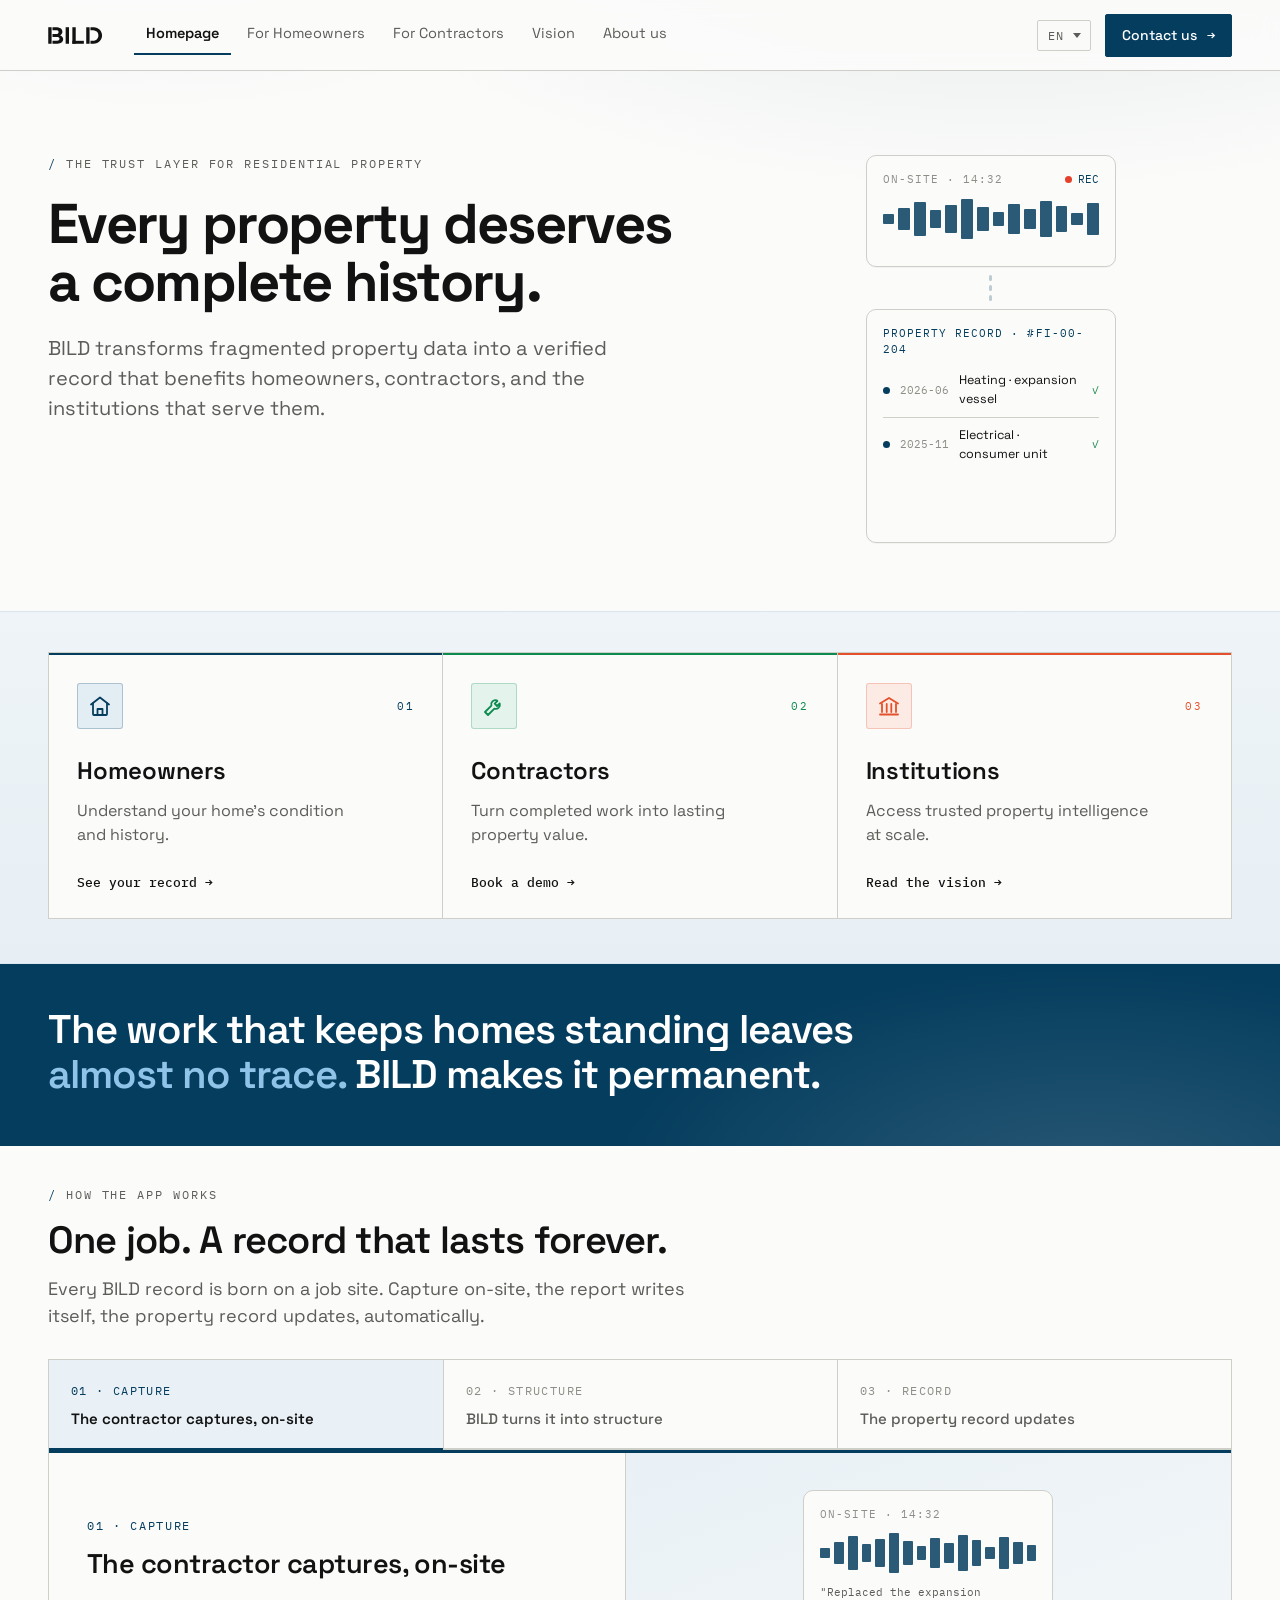
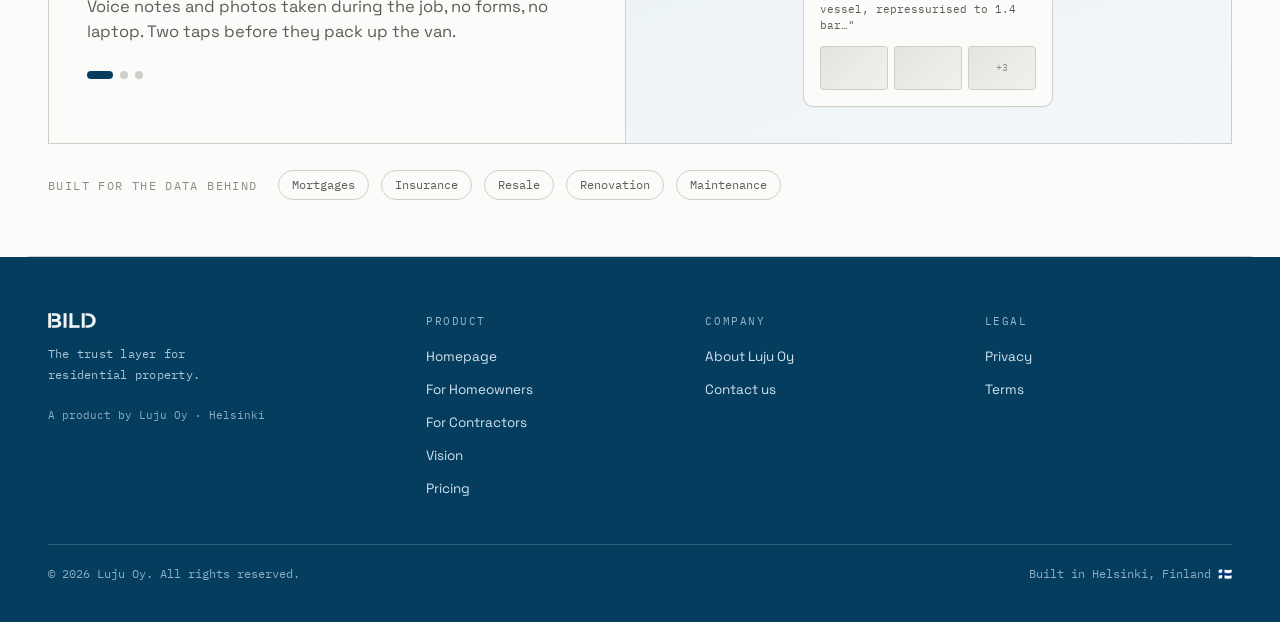
==== commit 279740c7: "Add pricing page with Starter/Growth/Scale plans, seat types, contract terms Co-Authored-By: Claude " ====
--- a/index.html
+++ b/index.html
@@ -227,6 +227,7 @@
           <li><a href="homeowners.html">For Homeowners</a></li>
           <li><a href="contractors.html">For Contractors</a></li>
           <li><a href="vision.html">Vision</a></li>
+          <li><a href="pricing.html">Pricing</a></li>
         </ul>
       </div>
       <div>
--- a/assets/styles.css
+++ b/assets/styles.css
@@ -24,7 +24,7 @@
   --good: #1F8A4D;
   --bad: #C53A2A;
   --warn: #D97B16;
-  --bar: 1100px;
+  --bar: 1240px;
   --radius: 2px;
 }
 
@@ -1448,3 +1448,95 @@
 .legal-fi { display: none; }
 html[lang="fi"] .legal-fi { display: block; }
 html[lang="fi"] .legal-en { display: none; }
+
+/* ============================================================
+   pricing page
+   ============================================================ */
+
+/* early bird banner */
+.eb-banner {
+  display: flex;
+  align-items: center;
+  gap: 18px;
+  padding: 16px 22px;
+  border: 1px solid var(--good);
+  border-left: 4px solid var(--good);
+  background: #E8F5EE;
+  border-radius: var(--radius);
+}
+.eb-badge {
+  font-size: 11px;
+  letter-spacing: .16em;
+  color: #fff;
+  background: var(--good);
+  padding: 4px 10px;
+  border-radius: 999px;
+  white-space: nowrap;
+}
+.eb-body { font-size: 15px; color: var(--ink-2); }
+.eb-body strong { color: var(--ink); }
+
+/* plan grid */
+.plan-grid {
+  display: grid;
+  grid-template-columns: repeat(3, 1fr);
+  gap: 20px;
+}
+.plan-card {
+  background: var(--canvas);
+  border: 1px solid var(--line);
+  border-radius: var(--radius);
+  padding: 28px 24px 24px;
+  display: flex;
+  flex-direction: column;
+  position: relative;
+}
+.plan-card.featured {
+  border-color: var(--accent);
+  border-width: 2px;
+  box-shadow: 0 18px 40px -30px rgba(5, 61, 94, .35);
+}
+.plan-pop {
+  position: absolute;
+  top: -12px;
+  left: 50%;
+  transform: translateX(-50%);
+  font-size: 10px;
+  letter-spacing: .16em;
+  color: #fff;
+  background: var(--accent);
+  padding: 3px 12px;
+  border-radius: 999px;
+  white-space: nowrap;
+}
+.plan-label { font-size: 13px; letter-spacing: .16em; color: var(--ink-3); }
+.plan-term { font-size: 12px; color: var(--ink-2); margin-top: 4px; }
+.plan-price { display: flex; align-items: baseline; gap: 6px; margin-top: 20px; }
+.plan-amount { font-size: 48px; font-weight: 700; letter-spacing: -.03em; line-height: 1; }
+.plan-per { font-size: 14px; color: var(--ink-2); }
+.plan-total { font-size: 12px; color: var(--ink-3); margin-top: 6px; }
+.plan-seats { margin: 22px 0; flex: 1; }
+.plan-seats .kv { padding: 8px 0; }
+.plan-std { font-size: 11px; color: var(--ink-3); text-align: center; margin-top: 12px; }
+.plan-note { font-size: 12px; color: var(--ink-3); text-align: center; margin-top: 20px; }
+
+/* seat type cards */
+.seat-grid { display: grid; grid-template-columns: 1fr 1fr; gap: 20px; }
+.seat-card {
+  border: 1px solid var(--line);
+  background: var(--canvas);
+  border-radius: var(--radius);
+  padding: 24px;
+}
+.seat-card h3 { font-size: 20px; font-weight: 600; margin-bottom: 8px; }
+.seat-card p { font-size: 15px; color: var(--ink-2); line-height: 1.5; }
+.seat-price { margin-top: 18px; display: flex; align-items: baseline; gap: 6px; }
+.seat-std { font-size: 11px; color: var(--ink-3); margin-top: 8px; }
+
+/* contract terms */
+.terms-grid { max-width: 560px; }
+
+@media (max-width: 700px) {
+  .plan-grid { grid-template-columns: 1fr; }
+  .seat-grid { grid-template-columns: 1fr; }
+}
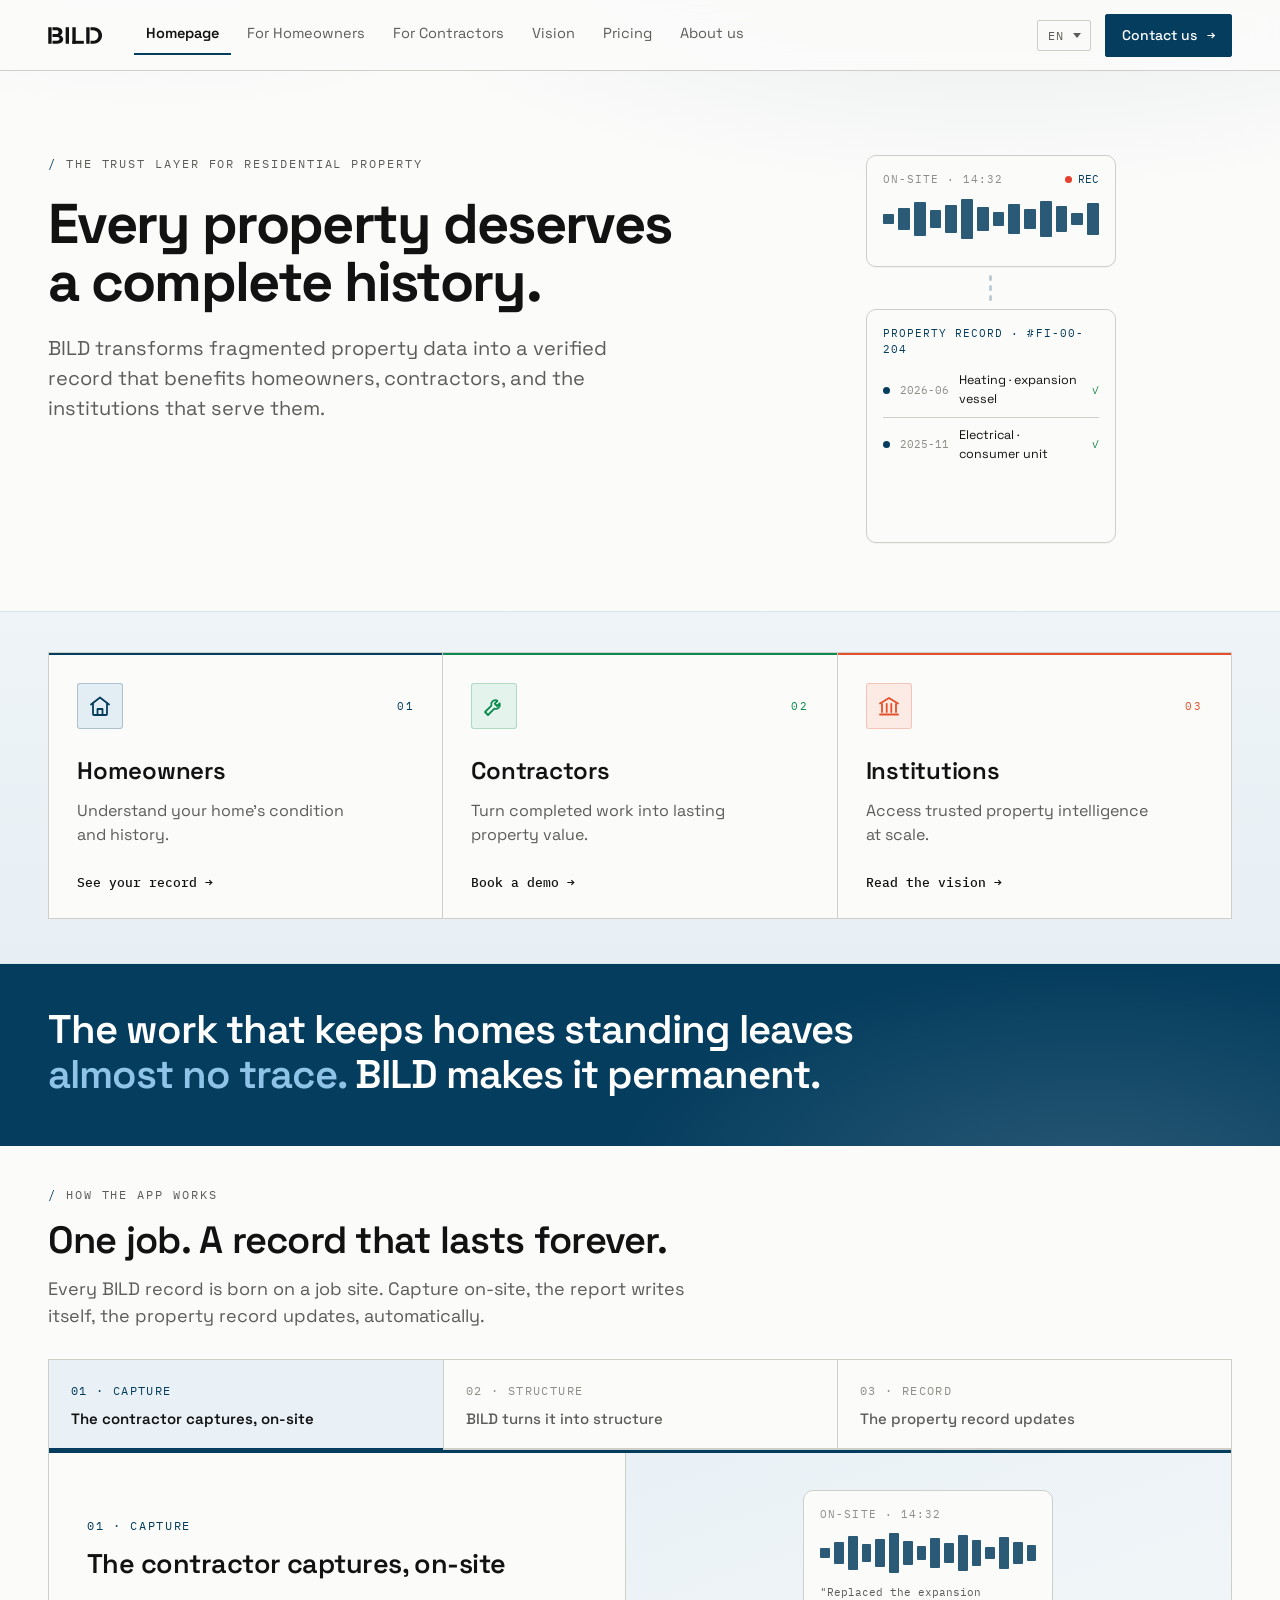
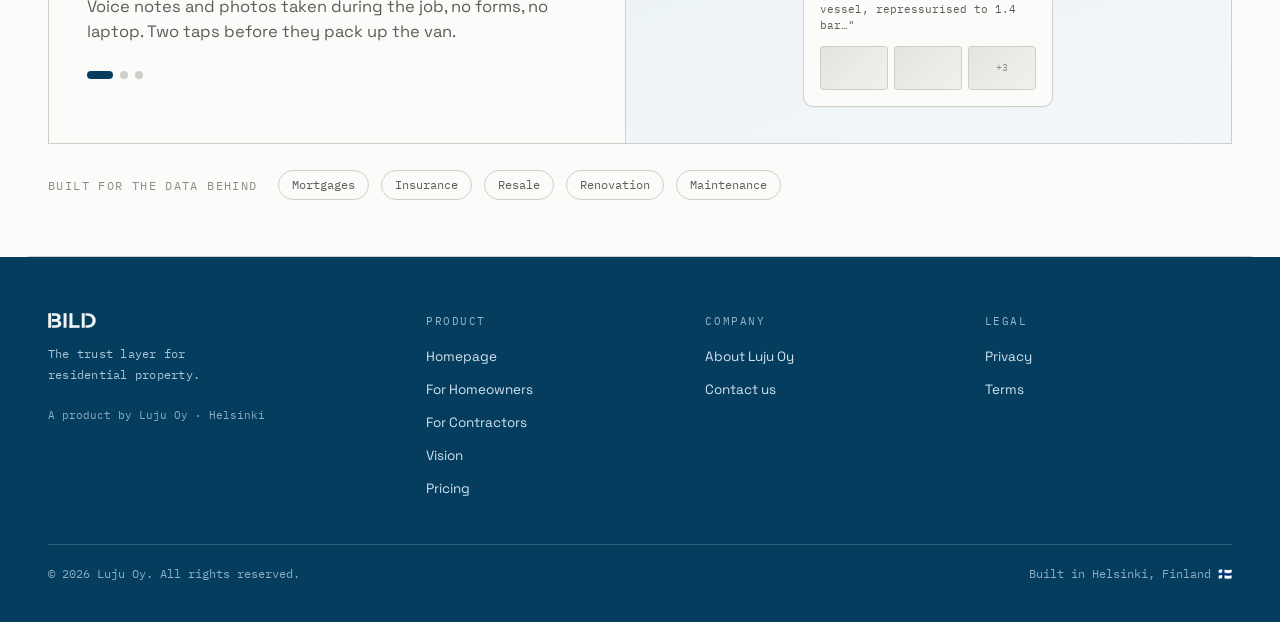
==== commit 00154638: "Add Pricing to header nav on all pages Co-Authored-By: Claude Fable 5 <noreply@anthropic.com>" ====
--- a/index.html
+++ b/index.html
@@ -21,6 +21,7 @@
       <a href="homeowners.html">For Homeowners</a>
       <a href="contractors.html">For Contractors</a>
       <a href="vision.html">Vision</a>
+      <a href="pricing.html">Pricing</a>
       <a href="about.html">About us</a>
     </nav>
     <div class="header-actions">
--- a/assets/styles.css
+++ b/assets/styles.css
@@ -1540,3 +1540,13 @@
   .plan-grid { grid-template-columns: 1fr; }
   .seat-grid { grid-template-columns: 1fr; }
 }
+
+.plan-old {
+  font-size: 24px;
+  font-weight: 500;
+  color: var(--ink-3);
+  text-decoration: line-through;
+  text-decoration-color: var(--bad);
+  text-decoration-thickness: 2px;
+  margin-right: 4px;
+}
